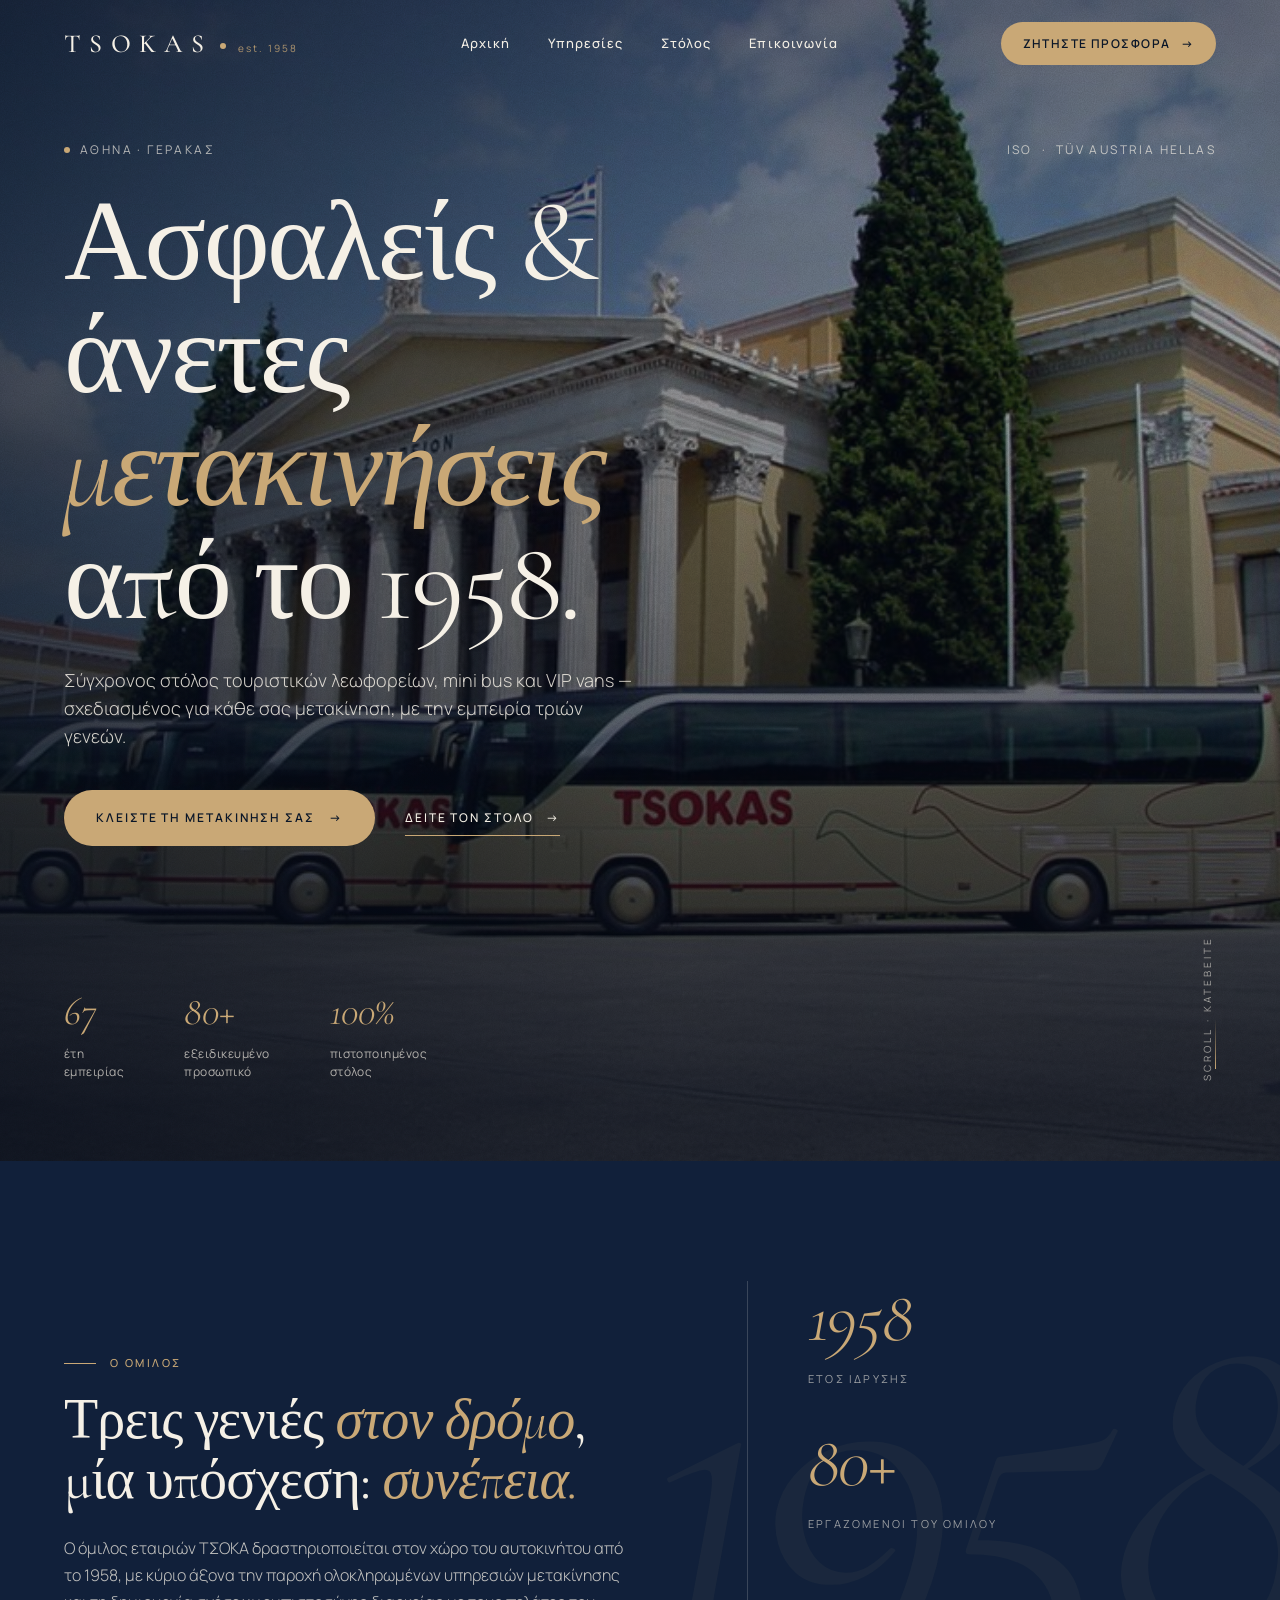
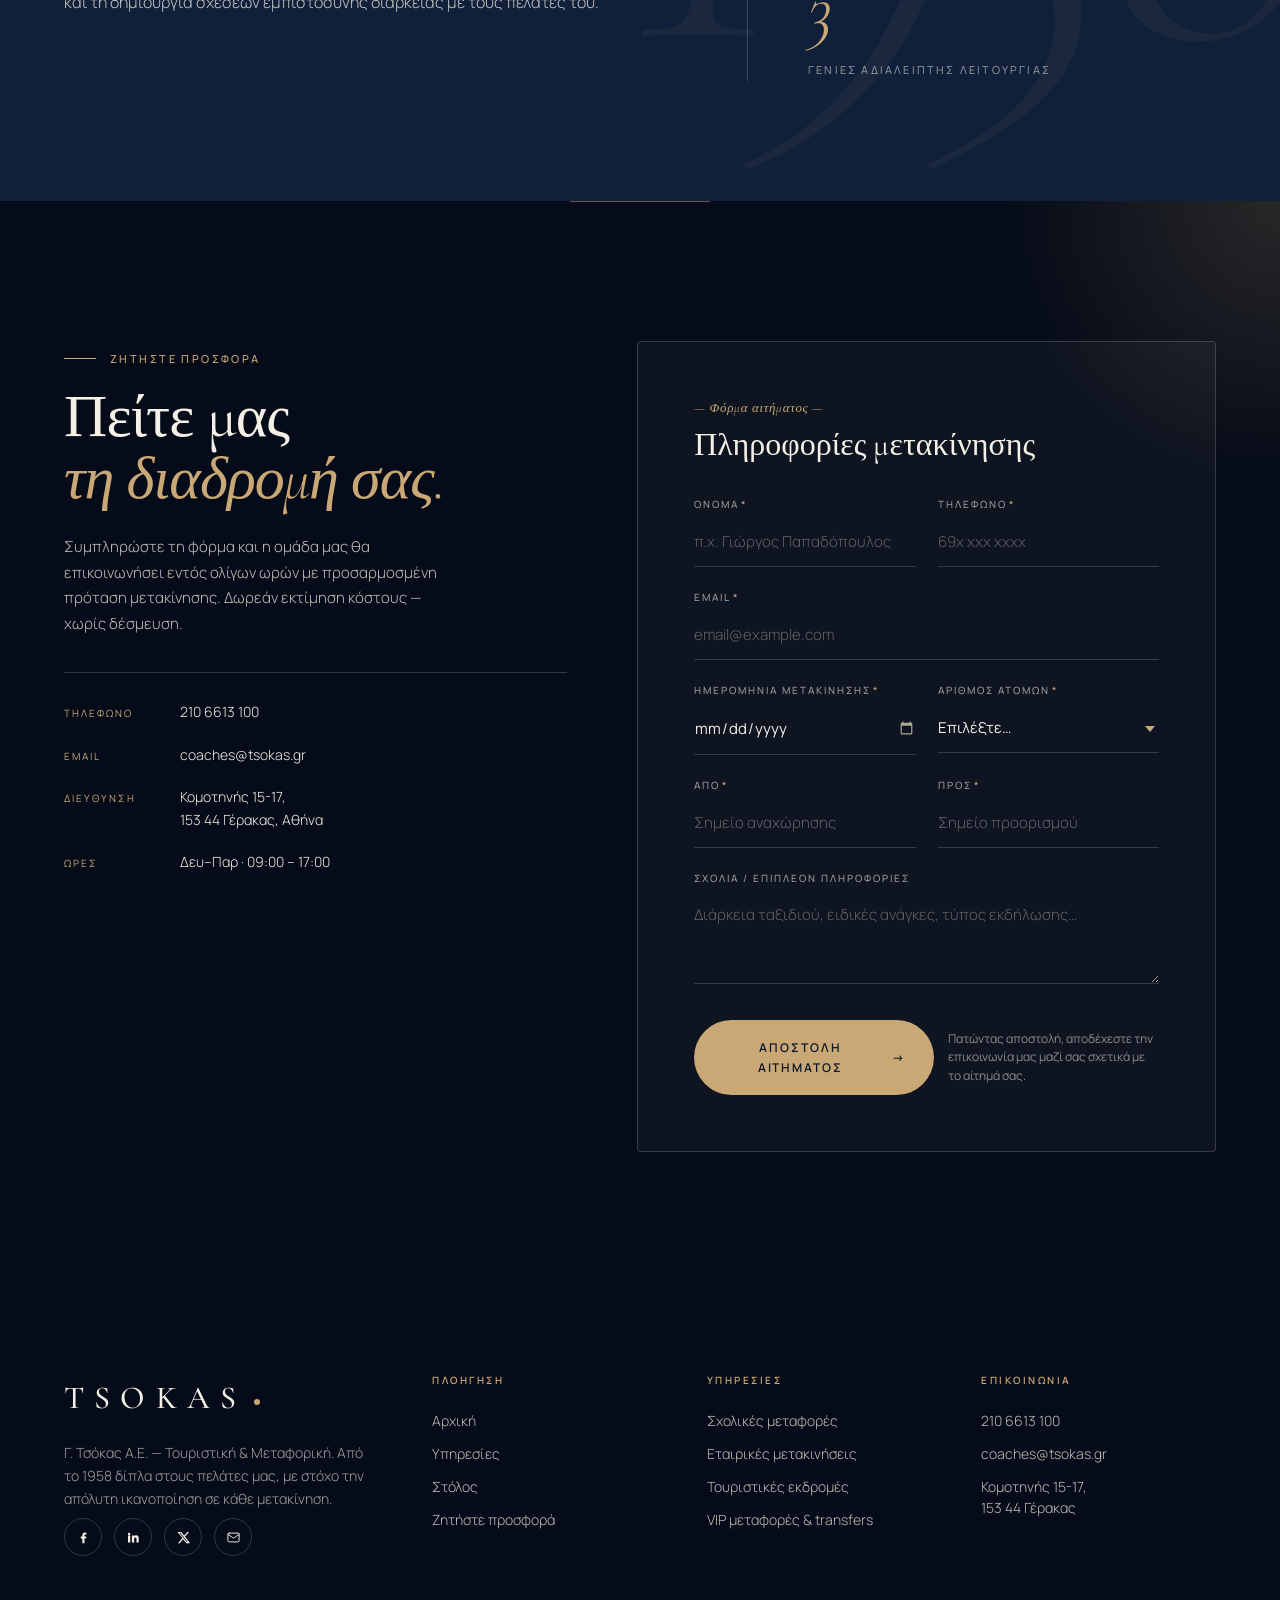
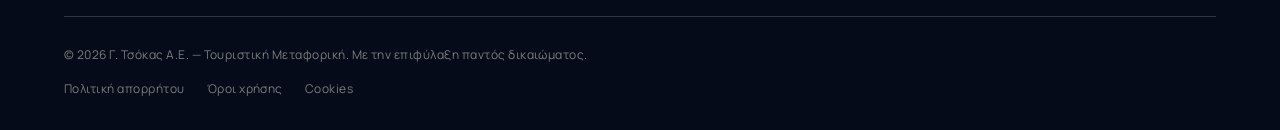
==== index.html @ f8a40da7 "Update index.html" ====
<!DOCTYPE html>
<html lang="el">
<head>
<meta charset="UTF-8" />
<meta name="viewport" content="width=device-width, initial-scale=1.0" />
<title>TSOKAS — Τουριστικά Λεωφορεία & Πούλμαν · από το 1958</title>
<meta name="description" content="Όμιλος ΤΣΟΚΑ. Σύγχρονος στόλος τουριστικών λεωφορείων, σχολικές μεταφορές, εταιρικές μετακινήσεις, VIP μεταφορές. Από το 1958 στην Αθήνα." />

<link rel="preconnect" href="https://fonts.googleapis.com">
<link rel="preconnect" href="https://fonts.gstatic.com" crossorigin>
<link href="https://fonts.googleapis.com/css2?family=Cormorant+Garamond:ital,wght@0,300;0,400;0,500;1,300;1,500&family=Manrope:wght@300;400;500;600;700&display=swap" rel="stylesheet">

<link rel="stylesheet" href="style.css">
</head>
<body>

<!-- =============================================
     NAVIGATION
     ============================================= -->
<header class="nav" id="nav">
  <div class="container nav-inner">
    <a href="#top" class="logo" aria-label="TSOKAS — Αρχική">
      TSOKAS<span class="dot"></span><span class="since">est. 1958</span>
    </a>

    <nav class="nav-links" aria-label="Κύριο μενού">
      <a href="#top">Αρχική</a>
      <a href="yphresies.html">Υπηρεσίες</a>
      <a href="stolos.html">Στόλος</a>
      <a href="#contact">Επικοινωνία</a>
    </nav>

    <a href="#quote" class="btn-cta" style="display:none;" id="ctaDesktop">
      Ζητήστε Προσφορά
      <span class="arrow">→</span>
    </a>

    <button class="menu-toggle" id="menuToggle" aria-label="Άνοιγμα μενού" aria-expanded="false">
      <span></span><span></span><span></span>
    </button>
  </div>
</header>

<!-- mobile menu -->
<div class="mobile-menu" id="mobileMenu" aria-hidden="true">
  <a href="#top"><span class="num">01</span>Αρχική</a>
  <a href="yphresies.html"><span class="num">02</span>Υπηρεσίες</a>
  <a href="stolos.html"><span class="num">03</span>Στόλος</a>
  <a href="#contact"><span class="num">04</span>Επικοινωνία</a>
  <a href="#quote" class="btn-cta">Ζητήστε Προσφορά <span class="arrow">→</span></a>
</div>

<!-- =============================================
     HERO
     ============================================= -->
<section class="hero" id="top">
  <div class="hero-bg">
    <img src="images/tsokas-touristika-leoforeia.jpg" alt="Στόλος τουριστικών λεωφορείων TSOKAS μπροστά από το Ζάππειο, Αθήνα" />
  </div>
  <div class="hero-overlay"></div>
  <div class="hero-grain" aria-hidden="true"></div>

  <div class="container hero-inner">
    <div class="hero-meta">
      <span class="spot">ΑΘΗΝΑ · ΓΕΡΑΚΑΣ</span>
      <span>ISO &nbsp;·&nbsp; TÜV AUSTRIA HELLAS</span>
    </div>

    <h1 class="display">
      Ασφαλείς &amp; άνετες <span class="ital">μετακινήσεις</span><br>
      από το 1958.
    </h1>

    <p class="lead">
      Σύγχρονος στόλος τουριστικών λεωφορείων, mini bus και VIP vans —
      σχεδιασμένος για κάθε σας μετακίνηση, με την εμπειρία τριών γενεών.
    </p>

    <div class="hero-actions">
      <a href="#quote" class="btn-primary">
        Κλείστε τη Μετακίνησή σας
        <span class="arrow">→</span>
      </a>
      <a href="stolos.html" class="btn-ghost">
        Δείτε τον στόλο
        <span class="arrow">→</span>
      </a>
    </div>

    <div class="hero-foot">
      <div class="hero-stats">
        <div class="hero-stat">
          <strong>67</strong>
          έτη <br>εμπειρίας
        </div>
        <div class="hero-stat">
          <strong>80+</strong>
          εξειδικευμένο <br>προσωπικό
        </div>
        <div class="hero-stat">
          <strong>100%</strong>
          πιστοποιημένος <br>στόλος
        </div>
      </div>
      <div class="hero-scroll">scroll · κατεβείτε</div>
    </div>
  </div>
</section>

<!-- =============================================
     HERITAGE
     ============================================= -->
<section class="heritage">
  <div class="container heritage-inner">
    <div class="heritage-text reveal">
      <span class="eyebrow on-dark">Ο Όμιλος</span>
      <h2 class="display" style="margin-top:18px;">
        Τρεις γενιές <span class="ital">στον δρόμο</span>,<br>
        μία υπόσχεση: <span class="ital">συνέπεια.</span>
      </h2>
      <p>
        Ο όμιλος εταιριών ΤΣΟΚΑ δραστηριοποιείται στον χώρο του αυτοκινήτου
        από το 1958, με κύριο άξονα την παροχή ολοκληρωμένων υπηρεσιών
        μετακίνησης και τη δημιουργία σχέσεων εμπιστοσύνης διαρκείας με
        τους πελάτες του.
      </p>
    </div>

    <div class="heritage-stats reveal">
      <div class="h-stat">
        <span class="num">1958</span>
        <span class="label">Έτος ίδρυσης</span>
      </div>
      <div class="h-stat">
        <span class="num">80+</span>
        <span class="label">Εργαζόμενοι του ομίλου</span>
      </div>
      <div class="h-stat">
        <span class="num">3</span>
        <span class="label">Γενιές αδιάλειπτης λειτουργίας</span>
      </div>
    </div>
  </div>
</section>

<!-- =============================================
     QUOTE FORM
     ============================================= -->
<section class="quote section" id="quote">
  <div class="container quote-inner">
    <div class="quote-info reveal">
      <span class="eyebrow on-dark">Ζητήστε προσφορά</span>
      <h2 class="display" style="margin-top:18px;">
        Πείτε μας<br><span class="ital">τη διαδρομή σας.</span>
      </h2>
      <p>
        Συμπληρώστε τη φόρμα και η ομάδα μας θα επικοινωνήσει εντός
        ολίγων ωρών με προσαρμοσμένη πρόταση μετακίνησης. Δωρεάν
        εκτίμηση κόστους — χωρίς δέσμευση.
      </p>

      <div class="info-list">
        <div class="info-row">
          <span class="label">Τηλέφωνο</span>
          <span class="value"><a href="tel:+302106613100">210 6613 100</a></span>
        </div>
        <div class="info-row">
          <span class="label">Email</span>
          <span class="value"><a href="mailto:coaches@tsokas.gr">coaches@tsokas.gr</a></span>
        </div>
        <div class="info-row">
          <span class="label">Διεύθυνση</span>
          <span class="value">Κομοτηνής 15-17,<br>153 44 Γέρακας, Αθήνα</span>
        </div>
        <div class="info-row">
          <span class="label">Ώρες</span>
          <span class="value">Δευ–Παρ · 09:00 – 17:00</span>
        </div>
      </div>
    </div>

    <form class="quote-form reveal" id="quoteForm" novalidate>
      <div class="form-num">— Φόρμα αιτήματος —</div>
      <h3>Πληροφορίες μετακίνησης</h3>

      <div class="form-grid">
        <div class="form-row">
          <div class="field">
            <label for="name">Όνομα<span class="req">*</span></label>
            <input type="text" id="name" name="name" placeholder="π.χ. Γιώργος Παπαδόπουλος" required />
          </div>
          <div class="field">
            <label for="phone">Τηλέφωνο<span class="req">*</span></label>
            <input type="tel" id="phone" name="phone" placeholder="69x xxx xxxx" required />
          </div>
        </div>

        <div class="field">
          <label for="email">Email<span class="req">*</span></label>
          <input type="email" id="email" name="email" placeholder="email@example.com" required />
        </div>

        <div class="form-row">
          <div class="field">
            <label for="date">Ημερομηνία μετακίνησης<span class="req">*</span></label>
            <input type="date" id="date" name="date" required />
          </div>
          <div class="field">
            <label for="people">Αριθμός ατόμων<span class="req">*</span></label>
            <select id="people" name="people" required>
              <option value="">Επιλέξτε…</option>
              <option>1 – 8 άτομα</option>
              <option>9 – 19 άτομα</option>
              <option>20 – 35 άτομα</option>
              <option>36 – 50 άτομα</option>
              <option>50+ άτομα</option>
            </select>
          </div>
        </div>

        <div class="form-row">
          <div class="field">
            <label for="from">Από<span class="req">*</span></label>
            <input type="text" id="from" name="from" placeholder="Σημείο αναχώρησης" required />
          </div>
          <div class="field">
            <label for="to">Προς<span class="req">*</span></label>
            <input type="text" id="to" name="to" placeholder="Σημείο προορισμού" required />
          </div>
        </div>

        <div class="field">
          <label for="notes">Σχόλια / επιπλέον πληροφορίες</label>
          <textarea id="notes" name="notes" rows="3" placeholder="Διάρκεια ταξιδιού, ειδικές ανάγκες, τύπος εκδήλωσης…"></textarea>
        </div>

        <div class="form-submit">
          <button type="submit" class="btn-submit">
            Αποστολή αιτήματος <span class="arrow">→</span>
          </button>
          <p class="form-note">
            Πατώντας αποστολή, αποδέχεστε την επικοινωνία μας μαζί σας
            σχετικά με το αίτημά σας.
          </p>
        </div>
      </div>
    </form>
  </div>
</section>

<!-- =============================================
     FOOTER
     ============================================= -->
<footer class="footer" id="contact">
  <div class="container">
    <div class="footer-top">
      <div class="footer-brand">
        <div class="logo">TSOKAS<span class="dot"></span></div>
        <p>
          Γ. Τσόκας Α.Ε. — Τουριστική &amp; Μεταφορική. Από το 1958
          δίπλα στους πελάτες μας, με στόχο την απόλυτη ικανοποίηση
          σε κάθε μετακίνηση.
        </p>
        <div class="socials" aria-label="Κοινωνικά δίκτυα">
          <a href="https://el-gr.facebook.com/pages/Tsokas-sa-Coaches-Tourist-Buses/488400641231386" aria-label="Facebook" target="_blank" rel="noopener">
            <svg viewBox="0 0 24 24" fill="currentColor"><path d="M13.5 21v-7.5h2.55l.4-3.1h-2.95V8.5c0-.9.25-1.5 1.55-1.5h1.65V4.2c-.3-.05-1.3-.13-2.45-.13-2.45 0-4.1 1.5-4.1 4.2v2.3H7.6v3.1h2.5V21h3.4z"/></svg>
          </a>
          <a href="https://www.linkedin.com/company/g-tsokas-sa-motorcoach-company" aria-label="LinkedIn" target="_blank" rel="noopener">
            <svg viewBox="0 0 24 24" fill="currentColor"><path d="M6.94 6.5a1.94 1.94 0 1 1-3.88 0 1.94 1.94 0 0 1 3.88 0zM3.18 8.94h3.6V20h-3.6V8.94zm6 0h3.45v1.5h.05c.48-.9 1.65-1.85 3.4-1.85 3.63 0 4.3 2.4 4.3 5.5V20h-3.6v-5.2c0-1.25-.02-2.85-1.74-2.85-1.74 0-2 1.35-2 2.75V20h-3.6V8.94h-.26z"/></svg>
          </a>
          <a href="https://twitter.com/TSOKASCOACHES" aria-label="X / Twitter" target="_blank" rel="noopener">
            <svg viewBox="0 0 24 24" fill="currentColor"><path d="M18.244 3H21l-6.547 7.49L22.5 21h-6.182l-4.83-6.31L5.93 21H3.17l7.005-8.01L2.25 3h6.34l4.36 5.77L18.244 3zm-1.083 16.13h1.523L7.04 4.78H5.4l11.76 14.35z"/></svg>
          </a>
          <a href="mailto:coaches@tsokas.gr" aria-label="Email">
            <svg viewBox="0 0 24 24" fill="none" stroke="currentColor" stroke-width="1.5" stroke-linecap="round" stroke-linejoin="round"><rect x="3" y="5" width="18" height="14" rx="2"/><path d="M3 7l9 6 9-6"/></svg>
          </a>
        </div>
      </div>

      <div class="footer-col">
        <h4>Πλοήγηση</h4>
        <ul>
          <li><a href="#top">Αρχική</a></li>
          <li><a href="yphresies.html">Υπηρεσίες</a></li>
          <li><a href="stolos.html">Στόλος</a></li>
          <li><a href="#quote">Ζητήστε προσφορά</a></li>
        </ul>
      </div>

      <div class="footer-col">
        <h4>Υπηρεσίες</h4>
        <ul>
          <li>Σχολικές μεταφορές</li>
          <li>Εταιρικές μετακινήσεις</li>
          <li>Τουριστικές εκδρομές</li>
          <li>VIP μεταφορές &amp; transfers</li>
        </ul>
      </div>

      <div class="footer-col">
        <h4>Επικοινωνία</h4>
        <ul>
          <li><a href="tel:+302106613100">210 6613 100</a></li>
          <li><a href="mailto:coaches@tsokas.gr">coaches@tsokas.gr</a></li>
          <li>Κομοτηνής 15-17,<br>153 44 Γέρακας</li>
        </ul>
      </div>
    </div>

    <div class="footer-bottom">
      <div>© 2026 Γ. Τσόκας Α.Ε. — Τουριστική Μεταφορική. Με την επιφύλαξη παντός δικαιώματος.</div>
      <div class="legal">
        <a href="#">Πολιτική απορρήτου</a>
        <a href="#">Όροι χρήσης</a>
        <a href="#">Cookies</a>
      </div>
    </div>
  </div>
</footer>

<script>
  // Sticky nav
  const nav = document.getElementById('nav');
  const cta = document.getElementById('ctaDesktop');
  const onScroll = () => {
    const scrolled = window.scrollY > 40;
    nav.classList.toggle('scrolled', scrolled);
  };
  window.addEventListener('scroll', onScroll, { passive: true });
  onScroll();

  // CTA button visible only on desktop
  const setCta = () => {
    cta.style.display = window.innerWidth >= 1024 ? 'inline-flex' : 'none';
  };
  setCta();
  window.addEventListener('resize', setCta);

  // Mobile menu
  const toggle = document.getElementById('menuToggle');
  const menu = document.getElementById('mobileMenu');
  toggle.addEventListener('click', () => {
    const open = !menu.classList.contains('open');
    menu.classList.toggle('open', open);
    toggle.classList.toggle('open', open);
    toggle.setAttribute('aria-expanded', String(open));
    menu.setAttribute('aria-hidden', String(!open));
    document.body.style.overflow = open ? 'hidden' : '';
  });
  menu.querySelectorAll('a').forEach(a => a.addEventListener('click', () => {
    menu.classList.remove('open');
    toggle.classList.remove('open');
    toggle.setAttribute('aria-expanded', 'false');
    menu.setAttribute('aria-hidden', 'true');
    document.body.style.overflow = '';
  }));

  // Reveal on scroll
  const io = new IntersectionObserver((entries) => {
    entries.forEach(e => {
      if (e.isIntersecting) { e.target.classList.add('visible'); io.unobserve(e.target); }
    });
  }, { threshold: 0.12, rootMargin: '0px 0px -60px 0px' });
  document.querySelectorAll('.reveal').forEach(el => io.observe(el));

  // Form submit (demo — no backend)
  const form = document.getElementById('quoteForm');
  form.addEventListener('submit', (e) => {
    e.preventDefault();
    const btn = form.querySelector('.btn-submit');
    const original = btn.innerHTML;
    btn.innerHTML = 'Το αίτημά σας στάλθηκε ✓';
    btn.style.background = '#2d6a4f';
    btn.style.color = '#fff';
    setTimeout(() => {
      btn.innerHTML = original;
      btn.style.background = '';
      btn.style.color = '';
      form.reset();
    }, 2800);
  });
</script>
</body>
</html>
---- style.css ----
/* =============================================
   DESIGN TOKENS
   ============================================= */
:root {
  --navy-950: #050b18;
  --navy-900: #0a1628;
  --navy-800: #11203a;
  --navy-700: #1a2f56;
  --navy-600: #25406f;
  --cream:    #f5f0e6;
  --cream-2:  #ebe3d3;
  --paper:    #0a1628;       /* now navy — entire site stays in dark palette */
  --paper-2:  #0d1b32;       /* very subtle alt for rhythm */
  --white:    #ffffff;
  --gold:     #c9a876;
  --gold-2:   #b8945e;
  --ink:      #f5f0e6;       /* default text on dark bg → cream */
  --muted:    #8a9ab5;       /* readable muted on navy */
  --line:     rgba(245,240,230,.10);
  --line-light: rgba(245,240,230,.18);

  --f-display: "Cormorant Garamond", "Times New Roman", Georgia, serif;
  --f-body:    "Manrope", -apple-system, "Segoe UI", sans-serif;

  --container: 1280px;
  --pad: clamp(20px, 5vw, 64px);
}

/* =============================================
   RESET
   ============================================= */
*, *::before, *::after { box-sizing: border-box; margin: 0; padding: 0; }
html { scroll-behavior: smooth; -webkit-text-size-adjust: 100%; }
body {
  font-family: var(--f-body);
  font-weight: 400;
  font-size: 16px;
  line-height: 1.6;
  color: var(--ink);
  background: var(--paper);
  -webkit-font-smoothing: antialiased;
  -moz-osx-font-smoothing: grayscale;
  overflow-x: hidden;
}
img { max-width: 100%; display: block; }
button, input, textarea, select { font: inherit; color: inherit; }
a { color: inherit; text-decoration: none; }
button { background: none; border: none; cursor: pointer; }
ul { list-style: none; }

::selection { background: var(--gold); color: var(--navy-900); }

/* =============================================
   TYPOGRAPHY UTILITIES
   ============================================= */
.eyebrow {
  font-family: var(--f-body);
  font-size: 11px;
  font-weight: 500;
  letter-spacing: 0.22em;
  text-transform: uppercase;
  color: var(--gold);
  display: inline-flex;
  align-items: center;
  gap: 14px;
}
.eyebrow::before {
  content: "";
  width: 32px;
  height: 1px;
  background: currentColor;
}
.eyebrow.on-dark { color: var(--gold); }

.display {
  font-family: var(--f-display);
  font-weight: 400;
  line-height: 1.02;
  letter-spacing: -0.015em;
}
.display .ital { font-style: italic; font-weight: 300; }

.section-num {
  font-family: var(--f-display);
  font-style: italic;
  font-weight: 300;
  font-size: 14px;
  color: var(--gold-2);
  letter-spacing: 0.05em;
}

/* =============================================
   LAYOUT
   ============================================= */
.container {
  width: 100%;
  max-width: var(--container);
  margin: 0 auto;
  padding-left: var(--pad);
  padding-right: var(--pad);
}

.section {
  padding: clamp(80px, 12vw, 140px) 0;
}

/* =============================================
   NAVIGATION
   ============================================= */
.nav {
  position: fixed;
  top: 0; left: 0; right: 0;
  z-index: 100;
  padding: 22px 0;
  transition: background-color .35s ease, padding .35s ease, border-color .35s ease;
  border-bottom: 1px solid transparent;
}
.nav.scrolled {
  background: rgba(10, 22, 40, 0.92);
  backdrop-filter: blur(14px);
  -webkit-backdrop-filter: blur(14px);
  padding: 14px 0;
  border-bottom-color: var(--line-light);
}

.nav-inner {
  display: flex;
  align-items: center;
  justify-content: space-between;
  gap: 24px;
}

.logo {
  font-family: var(--f-display);
  font-size: 26px;
  font-weight: 500;
  letter-spacing: 0.32em;
  color: var(--cream);
  display: inline-flex;
  align-items: baseline;
  gap: 8px;
}
.logo .dot {
  display: inline-block;
  width: 6px; height: 6px;
  border-radius: 50%;
  background: var(--gold);
  transform: translateY(-3px);
}
.logo .since {
  font-size: 10px;
  font-family: var(--f-body);
  font-weight: 400;
  letter-spacing: 0.2em;
  color: var(--gold);
  margin-left: 4px;
  opacity: .85;
}

.nav-links {
  display: none;
  gap: 38px;
  align-items: center;
}
.nav-links a {
  position: relative;
  font-size: 13px;
  font-weight: 500;
  letter-spacing: 0.08em;
  color: var(--cream);
  transition: color .2s ease;
}
.nav-links a::after {
  content: "";
  position: absolute;
  left: 0; bottom: -6px;
  width: 100%;
  height: 1px;
  background: var(--gold);
  transform: scaleX(0);
  transform-origin: left;
  transition: transform .35s ease;
}
.nav-links a:hover { color: var(--white); }
.nav-links a:hover::after { transform: scaleX(1); }

.btn-cta {
  display: inline-flex;
  align-items: center;
  gap: 10px;
  padding: 12px 22px;
  background: var(--gold);
  color: var(--navy-900);
  font-size: 12px;
  font-weight: 600;
  letter-spacing: 0.12em;
  text-transform: uppercase;
  border-radius: 999px;
  transition: background-color .25s ease, transform .25s ease, color .25s ease;
}
.btn-cta:hover { background: var(--white); transform: translateY(-1px); }
.btn-cta .arrow {
  display: inline-block;
  transition: transform .25s ease;
}
.btn-cta:hover .arrow { transform: translateX(3px); }

.menu-toggle {
  display: inline-flex;
  flex-direction: column;
  gap: 5px;
  padding: 10px;
  margin-right: -10px;
}
.menu-toggle span {
  display: block;
  width: 22px;
  height: 1.5px;
  background: var(--cream);
  transition: transform .3s ease, opacity .3s ease;
}
.menu-toggle.open span:nth-child(1) { transform: translateY(6.5px) rotate(45deg); }
.menu-toggle.open span:nth-child(2) { opacity: 0; }
.menu-toggle.open span:nth-child(3) { transform: translateY(-6.5px) rotate(-45deg); }

.mobile-menu {
  position: fixed;
  inset: 0;
  background: var(--navy-900);
  z-index: 99;
  display: flex;
  flex-direction: column;
  justify-content: center;
  align-items: flex-start;
  padding: 0 var(--pad);
  gap: 28px;
  transform: translateX(100%);
  transition: transform .45s cubic-bezier(.6,.1,.2,1);
}
.mobile-menu.open { transform: translateX(0); }
.mobile-menu a {
  font-family: var(--f-display);
  font-size: clamp(36px, 9vw, 56px);
  font-weight: 400;
  color: var(--cream);
  letter-spacing: -0.01em;
  position: relative;
}
.mobile-menu a .num {
  font-size: 12px;
  font-family: var(--f-body);
  color: var(--gold);
  vertical-align: super;
  margin-right: 10px;
  letter-spacing: 0.1em;
}
.mobile-menu .btn-cta {
  margin-top: 20px;
}

/* =============================================
   HERO
   ============================================= */
.hero {
  position: relative;
  min-height: 100vh;
  min-height: 100svh;
  display: flex;
  align-items: flex-end;
  padding: 120px 0 60px;
  color: var(--cream);
  overflow: hidden;
  background: var(--navy-950);
}
.hero-bg {
  position: absolute;
  inset: 0;
  z-index: 0;
}
.hero-bg img {
  width: 100%;
  height: 100%;
  object-fit: cover;
  object-position: center 40%;
  filter: saturate(.92);
}
.hero-overlay {
  position: absolute;
  inset: 0;
  z-index: 1;
  background:
    linear-gradient(180deg, rgba(5,11,24,.55) 0%, rgba(5,11,24,.35) 30%, rgba(5,11,24,.85) 95%),
    linear-gradient(95deg, rgba(10,22,40,.6) 0%, rgba(10,22,40,0) 55%);
}
.hero-grain {
  position: absolute;
  inset: 0;
  z-index: 2;
  pointer-events: none;
  opacity: .35;
  mix-blend-mode: overlay;
  background-image: url("data:image/svg+xml;utf8,<svg xmlns='http://www.w3.org/2000/svg' width='180' height='180'><filter id='n'><feTurbulence type='fractalNoise' baseFrequency='.9' numOctaves='2' stitchTiles='stitch'/><feColorMatrix values='0 0 0 0 0 0 0 0 0 0 0 0 0 0 0 0 0 0 .5 0'/></filter><rect width='100%' height='100%' filter='url(%23n)'/></svg>");
}
.hero-inner {
  position: relative;
  z-index: 3;
  width: 100%;
}
.hero-meta {
  display: flex;
  align-items: center;
  justify-content: space-between;
  margin-bottom: 28px;
  font-size: 11px;
  letter-spacing: 0.2em;
  text-transform: uppercase;
  color: rgba(245,240,230,.7);
}
.hero-meta .spot {
  display: none;
}
.hero h1 {
  font-size: clamp(44px, 9vw, 124px);
  font-family: var(--f-display);
  font-weight: 400;
  line-height: 0.98;
  letter-spacing: -0.02em;
  margin-bottom: 28px;
  max-width: 14ch;
}
.hero h1 .ital {
  font-style: italic;
  font-weight: 300;
  color: var(--gold);
}
.hero p.lead {
  max-width: 52ch;
  font-size: clamp(15px, 1.7vw, 18px);
  font-weight: 300;
  line-height: 1.55;
  color: rgba(245,240,230,.85);
  margin-bottom: 40px;
}
.hero-actions {
  display: flex;
  flex-wrap: wrap;
  align-items: center;
  gap: 18px 30px;
}
.btn-primary {
  display: inline-flex;
  align-items: center;
  gap: 14px;
  padding: 18px 32px;
  background: var(--gold);
  color: var(--navy-900);
  font-size: 12px;
  font-weight: 600;
  letter-spacing: 0.16em;
  text-transform: uppercase;
  border-radius: 999px;
  transition: background-color .25s ease, color .25s ease, transform .25s ease;
}
.btn-primary:hover {
  background: var(--cream);
  transform: translateY(-2px);
}
.btn-primary .arrow { transition: transform .25s ease; }
.btn-primary:hover .arrow { transform: translateX(4px); }

.btn-ghost {
  display: inline-flex;
  align-items: center;
  gap: 12px;
  font-size: 12px;
  font-weight: 500;
  letter-spacing: 0.16em;
  text-transform: uppercase;
  color: var(--cream);
  padding: 8px 0;
  border-bottom: 1px solid var(--gold);
  transition: gap .25s ease, color .25s ease;
}
.btn-ghost:hover { gap: 18px; color: var(--white); }

.hero-foot {
  display: flex;
  justify-content: space-between;
  align-items: flex-end;
  margin-top: clamp(50px, 8vw, 90px);
  gap: 24px;
}
.hero-stat {
  font-size: 12px;
  color: rgba(245,240,230,.7);
  letter-spacing: 0.04em;
  line-height: 1.5;
}
.hero-stat strong {
  display: block;
  font-family: var(--f-display);
  font-style: italic;
  font-weight: 300;
  font-size: clamp(26px, 3.4vw, 40px);
  color: var(--gold);
  letter-spacing: -0.01em;
  margin-bottom: 4px;
}
.hero-scroll {
  display: none;
  font-size: 10px;
  letter-spacing: 0.3em;
  text-transform: uppercase;
  color: rgba(245,240,230,.6);
  writing-mode: vertical-rl;
  transform: rotate(180deg);
}
.hero-scroll::after {
  content: "";
  display: block;
  width: 1px;
  height: 50px;
  background: linear-gradient(to bottom, var(--gold), transparent);
  margin: 12px auto 0;
}

/* =============================================
   SERVICES
   ============================================= */
.services {
  background: var(--paper);
  position: relative;
}
.services::before {
  /* subtle top divider — gold hairline */
  content: "";
  position: absolute;
  top: 0; left: 50%;
  transform: translateX(-50%);
  width: clamp(60px, 12vw, 140px);
  height: 1px;
  background: var(--gold);
  opacity: .5;
}
.services-head {
  display: grid;
  gap: 30px;
  margin-bottom: 70px;
}
.services-head h2 {
  font-size: clamp(36px, 5.5vw, 64px);
  font-family: var(--f-display);
  font-weight: 400;
  line-height: 1.04;
  letter-spacing: -0.018em;
  max-width: 16ch;
  color: var(--cream);
}
.services-head h2 .ital { font-style: italic; font-weight: 300; color: var(--gold); }
.services-head .intro-text {
  max-width: 44ch;
  color: var(--muted);
  font-size: 16px;
  line-height: 1.65;
}

.services-grid {
  display: grid;
  grid-template-columns: 1fr;
  gap: 0;
  border-top: 1px solid var(--line);
}
.service {
  position: relative;
  padding: 36px 0;
  border-bottom: 1px solid var(--line);
  display: grid;
  grid-template-columns: 50px 1fr;
  gap: 24px;
  align-items: start;
  transition: padding .3s ease;
  cursor: pointer;
}
.service-icon {
  width: 44px;
  height: 44px;
  display: flex;
  align-items: center;
  justify-content: center;
  color: var(--cream);
  opacity: .85;
  transition: color .25s ease, transform .25s ease, opacity .25s ease;
}
.service-icon svg {
  width: 32px;
  height: 32px;
  stroke-width: 1.2;
}
.service:hover .service-icon { color: var(--gold); opacity: 1; transform: translateY(-3px); }
.service-body h3 {
  font-family: var(--f-display);
  font-size: clamp(24px, 3.2vw, 34px);
  font-weight: 400;
  line-height: 1.1;
  letter-spacing: -0.01em;
  margin-bottom: 10px;
  color: var(--cream);
  transition: color .25s ease;
}
.service:hover .service-body h3 { color: var(--gold); }
.service-body p {
  color: var(--muted);
  font-size: 14.5px;
  line-height: 1.65;
  max-width: 50ch;
}
.service-num {
  position: absolute;
  top: 36px;
  right: 0;
  font-family: var(--f-display);
  font-style: italic;
  font-weight: 300;
  font-size: 14px;
  color: var(--gold-2);
}

/* =============================================
   HERITAGE STRIP (numbers)
   ============================================= */
.heritage {
  background: var(--navy-800);
  color: var(--cream);
  padding: clamp(70px, 10vw, 120px) 0;
  position: relative;
  overflow: hidden;
}
.heritage::before {
  content: "1958";
  position: absolute;
  font-family: var(--f-display);
  font-style: italic;
  font-weight: 300;
  font-size: clamp(280px, 38vw, 540px);
  color: rgba(201,168,118,.05);
  top: 50%;
  right: -20px;
  transform: translateY(-50%);
  line-height: .8;
  pointer-events: none;
  letter-spacing: -0.04em;
}
.heritage-inner {
  position: relative;
  z-index: 2;
  display: grid;
  gap: 60px;
}
.heritage-text h2 {
  font-family: var(--f-display);
  font-size: clamp(32px, 5vw, 56px);
  font-weight: 400;
  line-height: 1.08;
  letter-spacing: -0.015em;
  max-width: 20ch;
  margin-bottom: 24px;
}
.heritage-text h2 .ital { font-style: italic; font-weight: 300; color: var(--gold); }
.heritage-text p {
  max-width: 56ch;
  color: rgba(245,240,230,.78);
  font-size: 16px;
  line-height: 1.7;
  font-weight: 300;
}
.heritage-stats {
  display: grid;
  grid-template-columns: repeat(3, 1fr);
  gap: 20px;
  border-top: 1px solid var(--line-light);
  padding-top: 40px;
}
.h-stat .num {
  font-family: var(--f-display);
  font-style: italic;
  font-weight: 300;
  font-size: clamp(40px, 6vw, 72px);
  color: var(--gold);
  line-height: 1;
  letter-spacing: -0.02em;
  display: block;
  margin-bottom: 12px;
}
.h-stat .label {
  font-size: 11px;
  letter-spacing: 0.2em;
  text-transform: uppercase;
  color: rgba(245,240,230,.6);
  line-height: 1.5;
}

/* =============================================
   FLEET
   ============================================= */
.fleet {
  background: var(--paper);
  position: relative;
}
.fleet::before {
  content: "";
  position: absolute;
  top: 0; left: 50%;
  transform: translateX(-50%);
  width: clamp(60px, 12vw, 140px);
  height: 1px;
  background: var(--gold);
  opacity: .5;
}
.fleet-head {
  display: grid;
  gap: 24px;
  margin-bottom: 64px;
}
.fleet-head h2 {
  font-family: var(--f-display);
  font-size: clamp(36px, 5.5vw, 64px);
  font-weight: 400;
  line-height: 1.04;
  letter-spacing: -0.018em;
  max-width: 18ch;
  color: var(--cream);
}
.fleet-head h2 .ital { font-style: italic; font-weight: 300; color: var(--gold); }
.fleet-head p {
  max-width: 50ch;
  color: var(--muted);
  font-size: 16px;
  line-height: 1.65;
}

.fleet-grid {
  display: grid;
  grid-template-columns: 1fr;
  gap: 30px;
}
.fleet-card {
  position: relative;
  overflow: hidden;
  border-radius: 4px;
  cursor: pointer;
  background: var(--navy-900);
  aspect-ratio: 4 / 3;
}
.fleet-card img {
  width: 100%;
  height: 100%;
  object-fit: cover;
  transition: transform .9s cubic-bezier(.2,.6,.2,1), filter .6s ease;
  filter: saturate(.95);
}
.fleet-card:hover img { transform: scale(1.05); }
.fleet-card-overlay {
  position: absolute;
  inset: 0;
  background:
    linear-gradient(180deg, transparent 35%, rgba(5,11,24,.85) 100%);
  display: flex;
  flex-direction: column;
  justify-content: flex-end;
  padding: 28px;
  color: var(--cream);
}
.fleet-card-overlay .label {
  font-size: 10px;
  letter-spacing: 0.25em;
  text-transform: uppercase;
  color: var(--gold);
  margin-bottom: 8px;
}
.fleet-card-overlay h3 {
  font-family: var(--f-display);
  font-size: 28px;
  font-weight: 400;
  line-height: 1.1;
  margin-bottom: 6px;
}
.fleet-card-overlay h3 .ital { font-style: italic; font-weight: 300; }
.fleet-card-overlay p {
  font-size: 13px;
  color: rgba(245,240,230,.75);
  line-height: 1.5;
  max-width: 36ch;
}

/* =============================================
   QUOTE FORM
   ============================================= */
.quote {
  background: var(--navy-950);
  color: var(--cream);
  position: relative;
  overflow: hidden;
}
.quote::before {
  /* gold hairline divider at top */
  content: "";
  position: absolute;
  top: 0; left: 50%;
  transform: translateX(-50%);
  width: clamp(60px, 12vw, 140px);
  height: 1px;
  background: var(--gold);
  opacity: .5;
}
.quote::after {
  content: "";
  position: absolute;
  top: 0; right: 0;
  width: 280px;
  height: 280px;
  background: radial-gradient(circle at top right, rgba(201,168,118,.18), transparent 70%);
  pointer-events: none;
}
.quote-inner {
  display: grid;
  grid-template-columns: 1fr;
  gap: 60px;
  position: relative;
  z-index: 2;
}
.quote-info h2 {
  font-family: var(--f-display);
  font-size: clamp(36px, 5vw, 60px);
  font-weight: 400;
  line-height: 1.04;
  letter-spacing: -0.015em;
  margin-bottom: 24px;
  max-width: 14ch;
}
.quote-info h2 .ital { font-style: italic; font-weight: 300; color: var(--gold); }
.quote-info p {
  max-width: 44ch;
  color: rgba(245,240,230,.78);
  font-size: 15px;
  line-height: 1.7;
  font-weight: 300;
  margin-bottom: 36px;
}
.quote-info .info-list {
  display: grid;
  gap: 20px;
  border-top: 1px solid var(--line-light);
  padding-top: 28px;
}
.quote-info .info-row {
  display: grid;
  grid-template-columns: 100px 1fr;
  gap: 16px;
  font-size: 14px;
}
.quote-info .info-row .label {
  font-size: 10px;
  letter-spacing: 0.2em;
  text-transform: uppercase;
  color: var(--gold);
  padding-top: 4px;
}
.quote-info .info-row .value {
  color: var(--cream);
  font-weight: 300;
}
.quote-info .info-row a:hover { color: var(--gold); }

.quote-form {
  background: rgba(245,240,230,.04);
  padding: clamp(28px, 4vw, 48px);
  border: 1px solid var(--line-light);
  border-radius: 4px;
}
.quote-form .form-num {
  font-family: var(--f-display);
  font-style: italic;
  font-weight: 300;
  font-size: 13px;
  color: var(--gold);
  letter-spacing: 0.05em;
  margin-bottom: 8px;
}
.quote-form h3 {
  font-family: var(--f-display);
  font-size: clamp(24px, 3vw, 32px);
  font-weight: 400;
  line-height: 1.15;
  margin-bottom: 32px;
  color: var(--cream);
}
.form-grid {
  display: grid;
  grid-template-columns: 1fr;
  gap: 22px;
}
.field {
  display: flex;
  flex-direction: column;
  gap: 8px;
}
.field label {
  font-size: 10px;
  font-weight: 500;
  letter-spacing: 0.2em;
  text-transform: uppercase;
  color: rgba(245,240,230,.6);
}
.field label .req { color: var(--gold); margin-left: 2px; }
.field input,
.field select,
.field textarea {
  background: transparent;
  border: none;
  border-bottom: 1px solid var(--line-light);
  padding: 10px 0 12px;
  color: var(--cream);
  font-size: 15px;
  font-weight: 400;
  font-family: var(--f-body);
  outline: none;
  border-radius: 0;
  transition: border-color .25s ease;
  width: 100%;
}
.field input:focus,
.field select:focus,
.field textarea:focus {
  border-bottom-color: var(--gold);
}
.field input::placeholder,
.field textarea::placeholder {
  color: rgba(245,240,230,.35);
  font-weight: 300;
}
.field textarea {
  resize: vertical;
  min-height: 90px;
  line-height: 1.5;
}
.field select {
  appearance: none;
  -webkit-appearance: none;
  background-image: url("data:image/svg+xml;utf8,<svg xmlns='http://www.w3.org/2000/svg' width='10' height='6' viewBox='0 0 10 6'><path fill='%23c9a876' d='M0 0l5 6 5-6z'/></svg>");
  background-repeat: no-repeat;
  background-position: right 4px center;
  cursor: pointer;
  padding-right: 24px;
}
.field select option { background: var(--navy-900); color: var(--cream); }
.field input[type="date"]::-webkit-calendar-picker-indicator {
  filter: invert(.6) sepia(.4) hue-rotate(2deg);
  cursor: pointer;
}

.form-row { display: grid; grid-template-columns: 1fr; gap: 22px; }

.form-submit {
  margin-top: 14px;
  display: flex;
  flex-direction: column;
  gap: 14px;
  align-items: stretch;
}
.btn-submit {
  position: relative;
  display: inline-flex;
  align-items: center;
  justify-content: center;
  gap: 14px;
  padding: 18px 28px;
  background: var(--gold);
  color: var(--navy-900);
  font-size: 12px;
  font-weight: 600;
  letter-spacing: 0.16em;
  text-transform: uppercase;
  border-radius: 999px;
  transition: background-color .25s ease, transform .25s ease, color .25s ease;
  width: 100%;
  overflow: hidden;
}
.btn-submit::before {
  content: "";
  position: absolute;
  inset: 0;
  background: var(--cream);
  transform: translateX(-100%);
  transition: transform .4s cubic-bezier(.6,.1,.2,1);
  z-index: 0;
}
.btn-submit:hover::before { transform: translateX(0); }
.btn-submit > * { position: relative; z-index: 1; }
.btn-submit:hover { transform: translateY(-2px); }
.btn-submit .arrow { transition: transform .25s ease; }
.btn-submit:hover .arrow { transform: translateX(4px); }

.form-note {
  font-size: 12px;
  color: rgba(245,240,230,.55);
  line-height: 1.55;
}

/* =============================================
   FOOTER
   ============================================= */
.footer {
  background: var(--navy-950);
  color: var(--cream);
  padding: 80px 0 32px;
  position: relative;
}
.footer-top {
  display: grid;
  grid-template-columns: 1fr;
  gap: 48px;
  margin-bottom: 60px;
}
.footer-brand .logo {
  font-size: 32px;
  margin-bottom: 18px;
}
.footer-brand p {
  max-width: 38ch;
  font-size: 14px;
  line-height: 1.65;
  color: rgba(245,240,230,.65);
  font-weight: 300;
}
.footer-col h4 {
  font-size: 10px;
  letter-spacing: 0.25em;
  text-transform: uppercase;
  color: var(--gold);
  margin-bottom: 22px;
  font-weight: 600;
}
.footer-col ul { display: grid; gap: 12px; }
.footer-col li {
  font-size: 14px;
  color: rgba(245,240,230,.78);
  font-weight: 300;
  line-height: 1.5;
}
.footer-col a { transition: color .2s ease; }
.footer-col a:hover { color: var(--gold); }

.socials {
  display: flex;
  gap: 12px;
  margin-top: 8px;
}
.socials a {
  display: inline-flex;
  align-items: center;
  justify-content: center;
  width: 38px;
  height: 38px;
  border: 1px solid var(--line-light);
  border-radius: 50%;
  color: var(--cream);
  transition: background-color .25s ease, border-color .25s ease, color .25s ease;
}
.socials a:hover {
  background: var(--gold);
  border-color: var(--gold);
  color: var(--navy-900);
}
.socials svg { width: 15px; height: 15px; }

.footer-bottom {
  display: grid;
  gap: 14px;
  padding-top: 28px;
  border-top: 1px solid var(--line-light);
  font-size: 12px;
  color: rgba(245,240,230,.5);
  letter-spacing: 0.04em;
}
.footer-bottom .legal { display: flex; flex-wrap: wrap; gap: 22px; }
.footer-bottom a:hover { color: var(--gold); }

/* =============================================
   ANIMATIONS — REVEAL ON LOAD
   ============================================= */
@keyframes rise {
  from { opacity: 0; transform: translateY(28px); }
  to   { opacity: 1; transform: translateY(0); }
}
@keyframes fade {
  from { opacity: 0; }
  to { opacity: 1; }
}
.hero h1, .hero p.lead, .hero-actions, .hero-meta, .hero-foot {
  opacity: 0;
  animation: rise .9s cubic-bezier(.2,.7,.2,1) forwards;
}
.hero-meta { animation-delay: .15s; }
.hero h1 { animation-delay: .25s; }
.hero p.lead { animation-delay: .55s; }
.hero-actions { animation-delay: .75s; }
.hero-foot { animation-delay: .95s; }

.reveal {
  opacity: 0;
  transform: translateY(30px);
  transition: opacity .9s cubic-bezier(.2,.7,.2,1), transform .9s cubic-bezier(.2,.7,.2,1);
}
.reveal.visible { opacity: 1; transform: translateY(0); }

/* =============================================
   RESPONSIVE — TABLET (≥ 720px)
   ============================================= */
@media (min-width: 720px) {
  .hero { padding: 140px 0 80px; }
  .hero-meta .spot { display: inline-flex; align-items: center; gap: 10px; }
  .hero-meta .spot::before {
    content: "";
    width: 6px; height: 6px;
    border-radius: 50%;
    background: var(--gold);
    animation: pulse 2s ease-in-out infinite;
  }
  @keyframes pulse {
    0%,100% { opacity: 1; transform: scale(1); }
    50% { opacity: .4; transform: scale(1.6); }
  }
  .hero-foot { gap: 60px; }
  .hero-stats { display: flex; gap: 60px; }
  .hero-scroll { display: block; }

  .services-head { grid-template-columns: 1fr 1fr; gap: 80px; align-items: end; }
  .services-grid { display: block; }
  .service { grid-template-columns: 60px 1fr 80px; padding: 44px 0; }
  .service-num { position: static; align-self: start; text-align: right; padding-top: 4px; }

  .heritage-inner { grid-template-columns: 1.15fr 1fr; gap: 80px; align-items: center; }
  .heritage-stats { padding-top: 0; border-top: none; border-left: 1px solid var(--line-light); padding-left: 60px; grid-template-columns: 1fr; gap: 36px; }

  .fleet-head { grid-template-columns: 1.1fr 1fr; gap: 60px; align-items: end; }
  .fleet-grid { grid-template-columns: 1fr 1fr; gap: 24px; }
  .fleet-grid .fleet-card.large { grid-column: span 2; aspect-ratio: 21 / 9; }

  .quote-inner { grid-template-columns: 1fr 1.15fr; gap: 70px; align-items: start; }
  .form-row { grid-template-columns: 1fr 1fr; }
  .form-submit { flex-direction: row; align-items: center; }
  .btn-submit { width: auto; min-width: 240px; }

  .footer-top { grid-template-columns: 1.4fr 1fr 1fr 1fr; gap: 40px; }
}

/* =============================================
   RESPONSIVE — DESKTOP (≥ 1024px)
   ============================================= */
@media (min-width: 1024px) {
  .nav-links { display: flex; }
  .menu-toggle { display: none; }

  .hero h1 { letter-spacing: -0.025em; }

  .heritage-inner { grid-template-columns: 1.2fr 1fr; gap: 120px; }

  .quote-form { padding: 56px; }
}

/* Larger desktops */
@media (min-width: 1280px) {
  .hero-meta { font-size: 12px; }
}

/* Reduced motion */
@media (prefers-reduced-motion: reduce) {
  *, *::before, *::after { animation-duration: .001s !important; transition-duration: .001s !important; }
}

/* =============================================
   INNER PAGES (no hero) — nav stays solid from top
   ============================================= */
body.inner-page .nav {
  background: rgba(10, 22, 40, 0.92);
  backdrop-filter: blur(14px);
  -webkit-backdrop-filter: blur(14px);
  border-bottom-color: var(--line-light);
}
body.inner-page main {
  padding-top: 70px; /* clears the fixed nav */
}
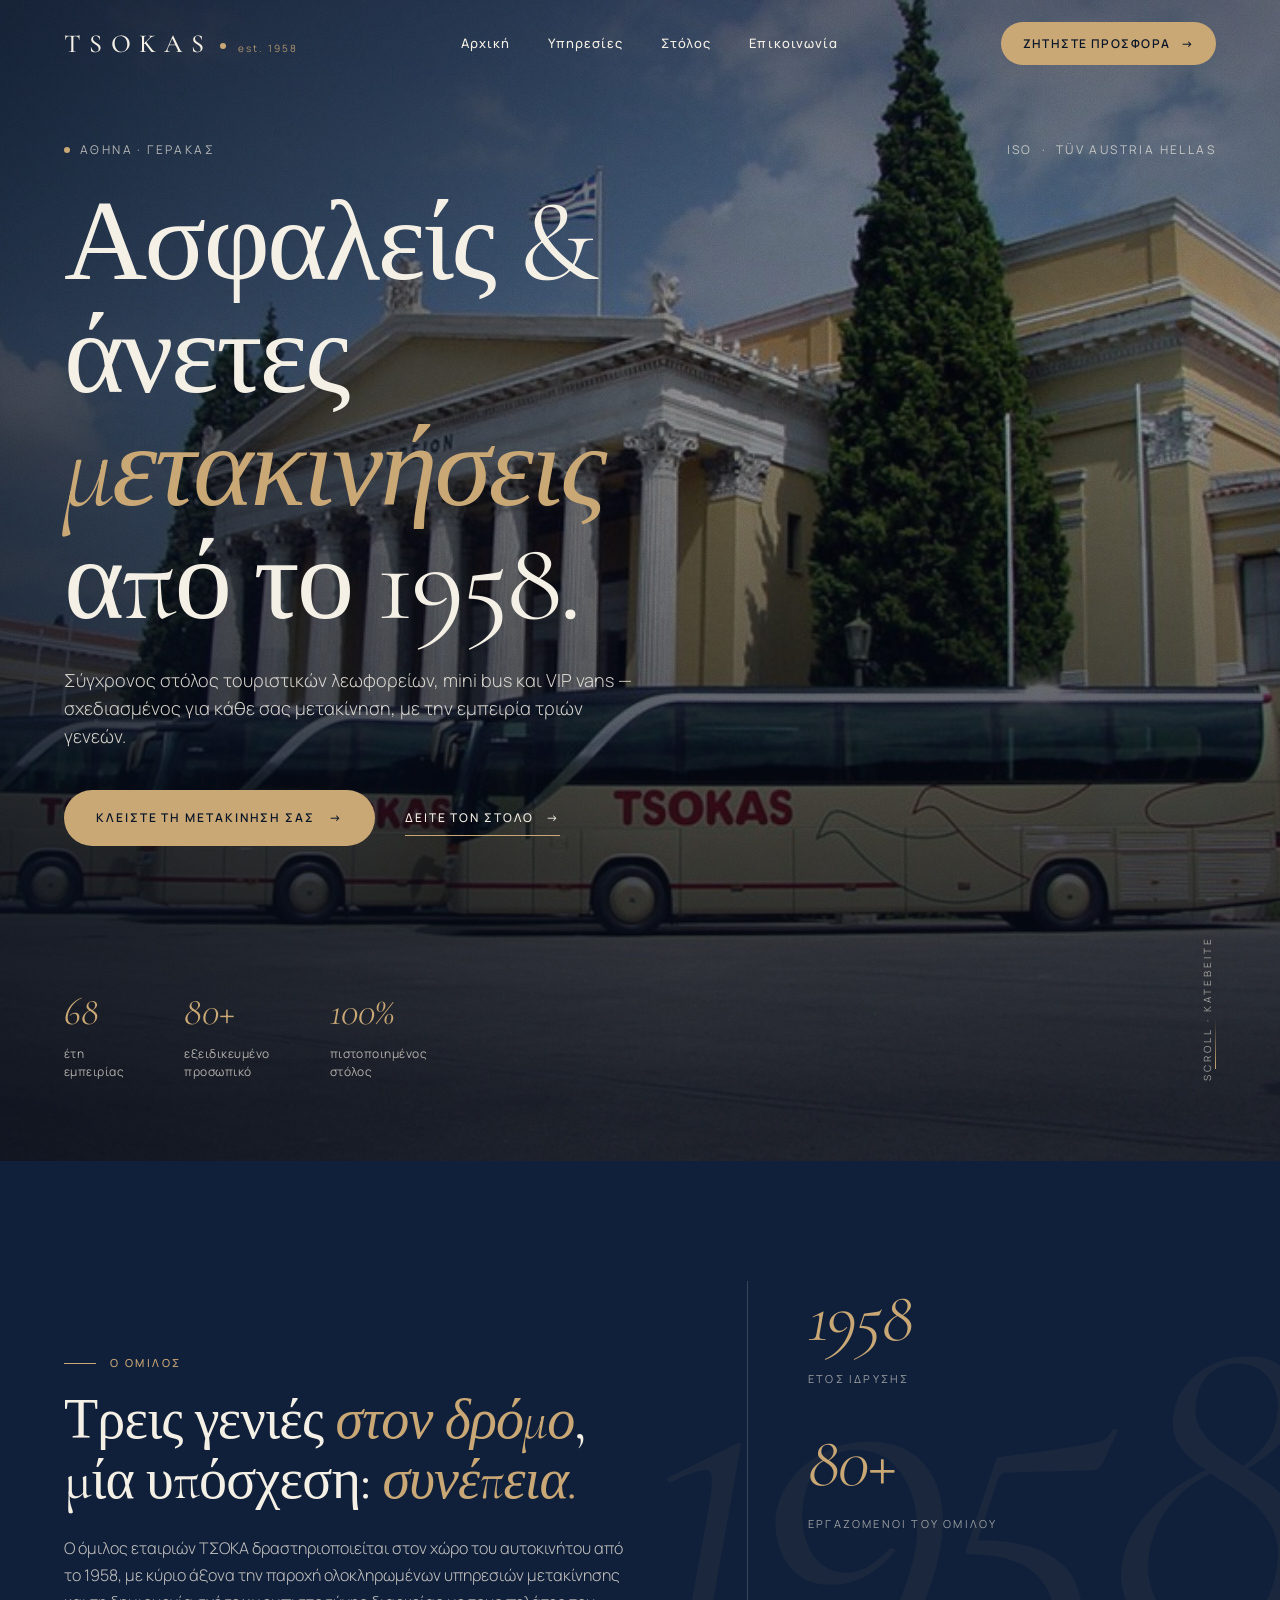
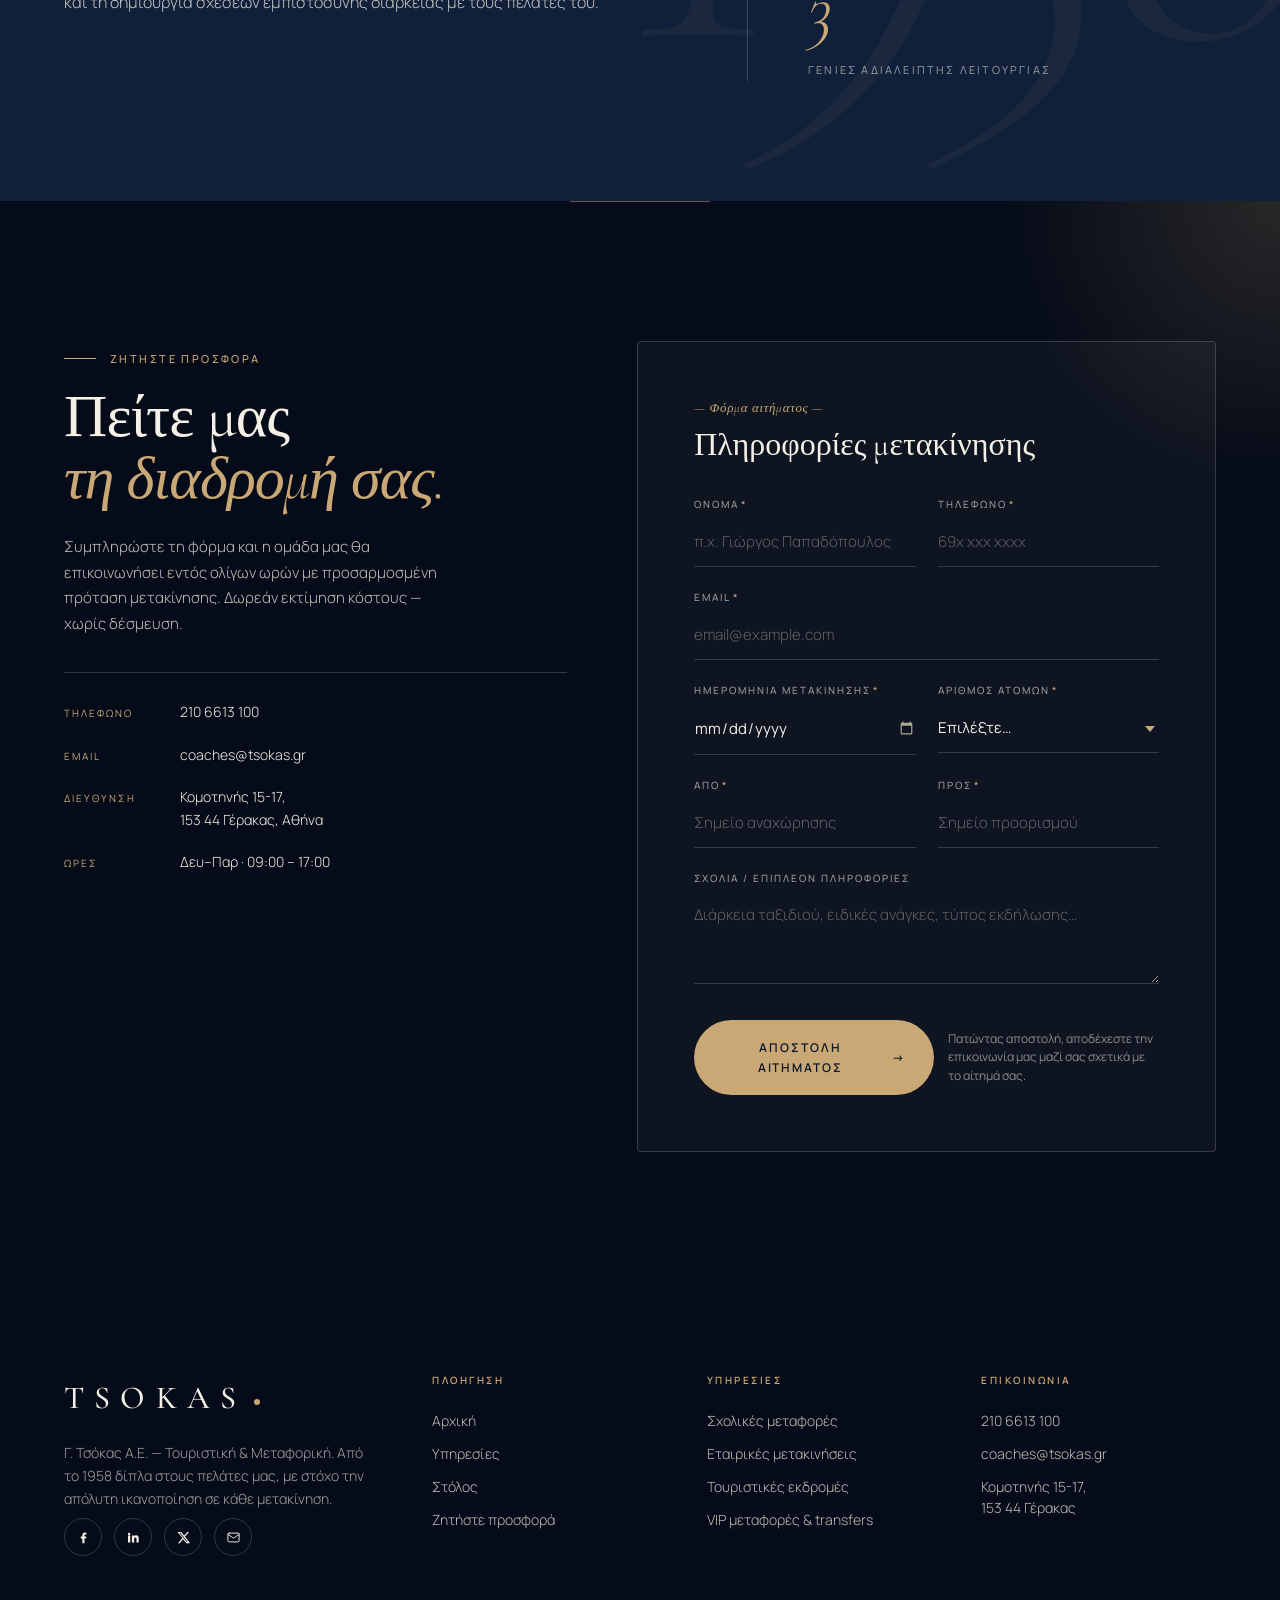
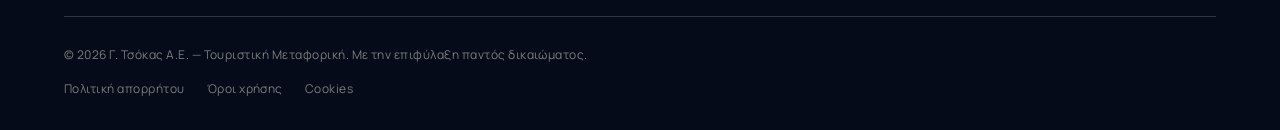
==== commit 9bb800a1: "Update index.html" ====
--- a/index.html
+++ b/index.html
@@ -90,7 +90,7 @@
     <div class="hero-foot">
       <div class="hero-stats">
         <div class="hero-stat">
-          <strong>67</strong>
+          <strong>68</strong>
           έτη <br>εμπειρίας
         </div>
         <div class="hero-stat">
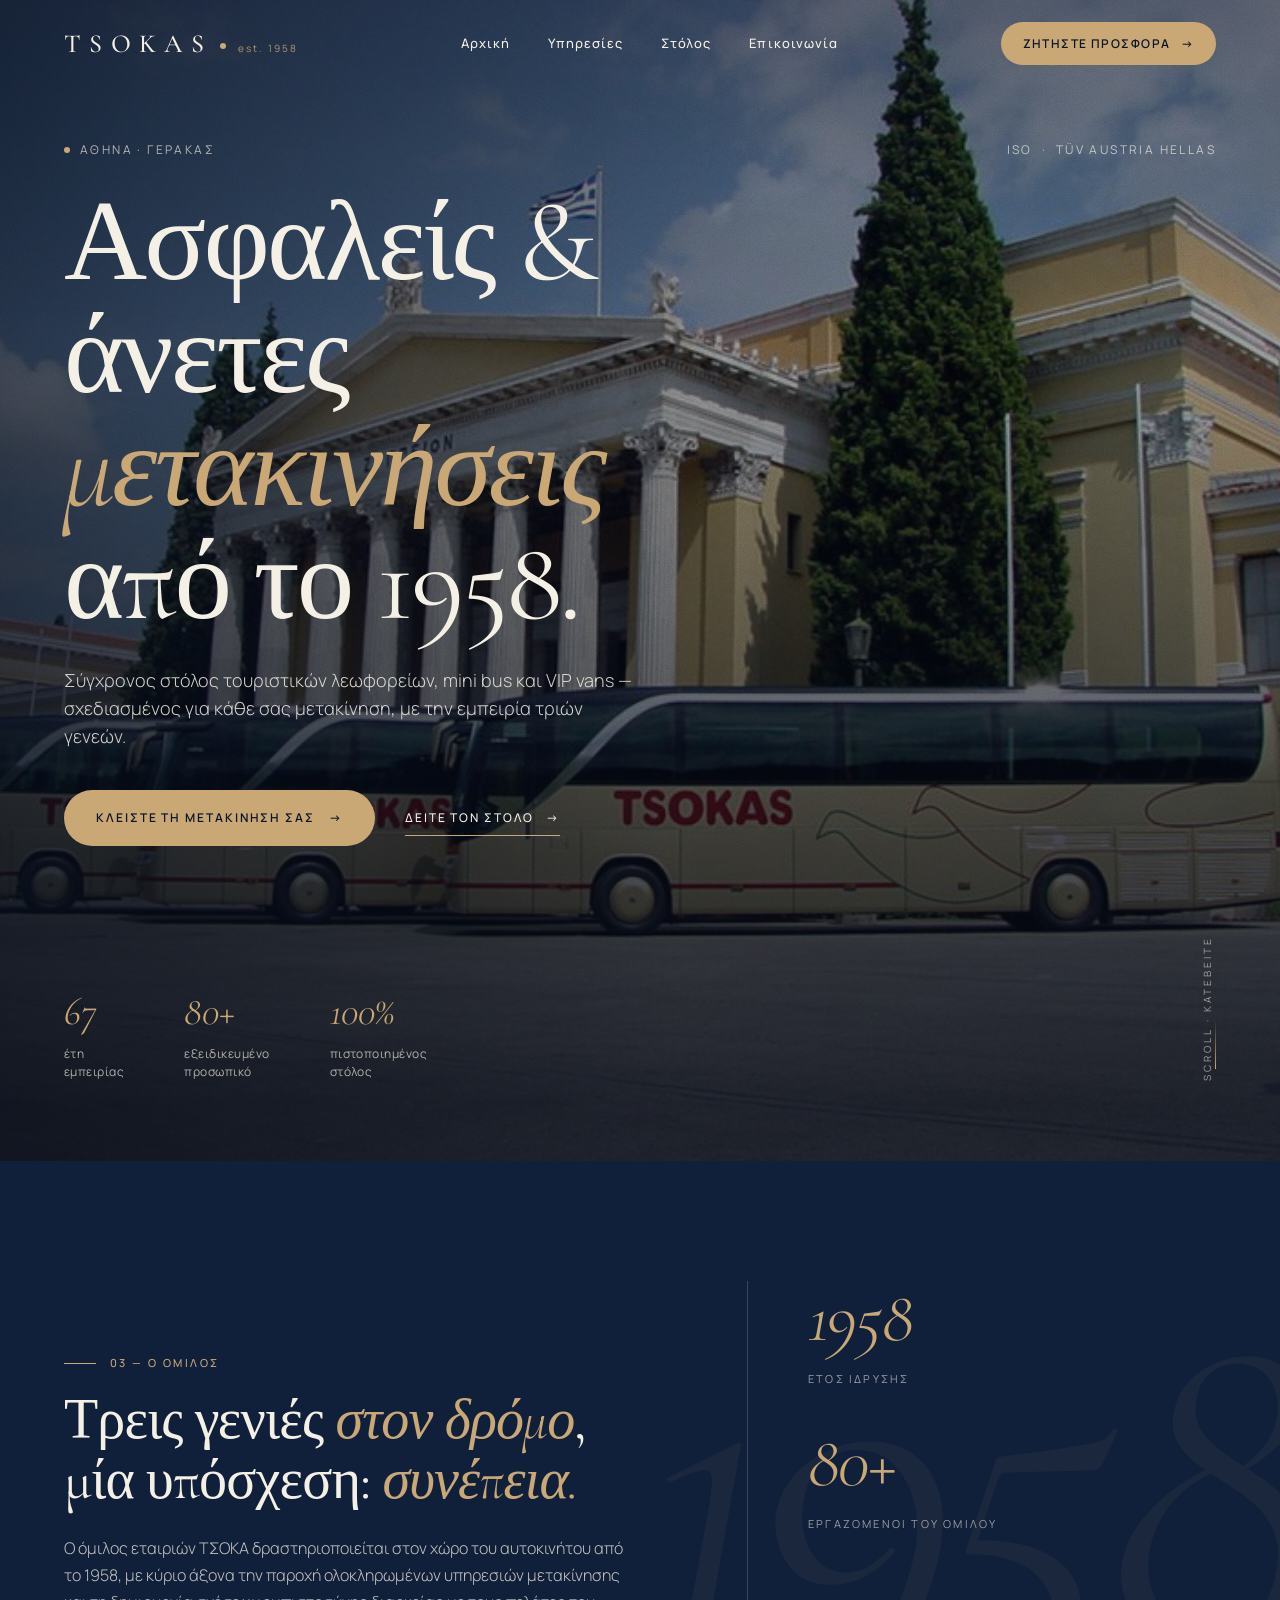
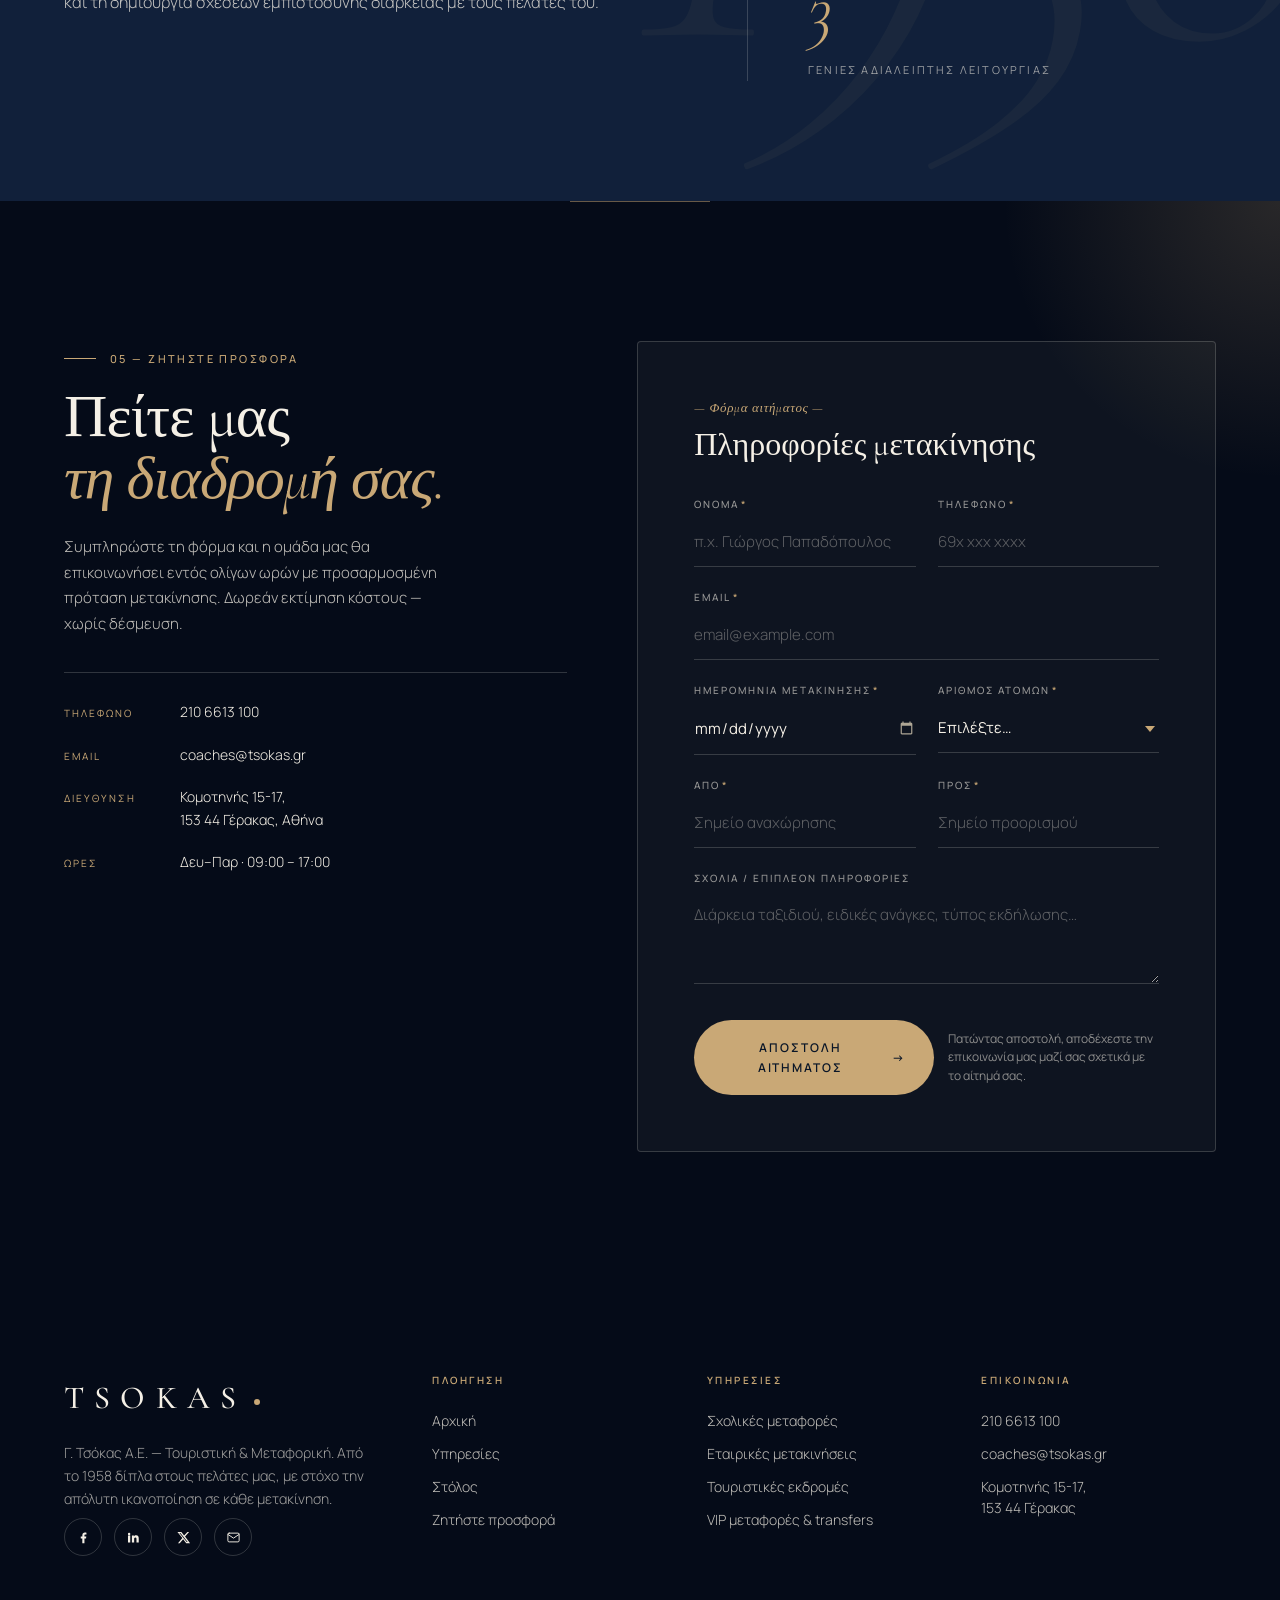
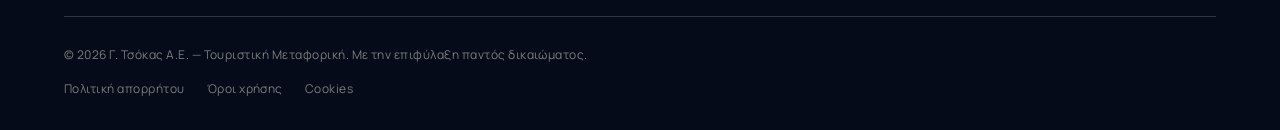
==== commit 718a6464: "Update index.html" ====
--- a/index.html
+++ b/index.html
@@ -90,7 +90,7 @@
     <div class="hero-foot">
       <div class="hero-stats">
         <div class="hero-stat">
-          <strong>68</strong>
+          <strong>67</strong>
           έτη <br>εμπειρίας
         </div>
         <div class="hero-stat">
@@ -113,7 +113,7 @@
 <section class="heritage">
   <div class="container heritage-inner">
     <div class="heritage-text reveal">
-      <span class="eyebrow on-dark">Ο Όμιλος</span>
+      <span class="eyebrow on-dark">03 — Ο Όμιλος</span>
       <h2 class="display" style="margin-top:18px;">
         Τρεις γενιές <span class="ital">στον δρόμο</span>,<br>
         μία υπόσχεση: <span class="ital">συνέπεια.</span>
@@ -149,7 +149,7 @@
 <section class="quote section" id="quote">
   <div class="container quote-inner">
     <div class="quote-info reveal">
-      <span class="eyebrow on-dark">Ζητήστε προσφορά</span>
+      <span class="eyebrow on-dark">05 — Ζητήστε προσφορά</span>
       <h2 class="display" style="margin-top:18px;">
         Πείτε μας<br><span class="ital">τη διαδρομή σας.</span>
       </h2>
@@ -179,8 +179,18 @@
       </div>
     </div>
 
-    <form class="quote-form reveal" id="quoteForm" novalidate>
+    <form class="quote-form reveal" id="quoteForm"
+          action="https://formspree.io/f/YOUR_FORM_ID"
+          method="POST"
+          novalidate>
       <div class="form-num">— Φόρμα αιτήματος —</div>
+
+      <!-- Formspree hidden fields -->
+      <input type="hidden" name="_subject" value="Νέο αίτημα μετακίνησης — TSOKAS" />
+      <input type="hidden" name="_replyto" value="" id="replyToField" />
+      <input type="hidden" name="_language" value="el" />
+      <!-- Honeypot anti-spam -->
+      <input type="text" name="_gotcha" style="display:none" />
       <h3>Πληροφορίες μετακίνησης</h3>
 
       <div class="form-grid">
@@ -363,21 +373,75 @@
   }, { threshold: 0.12, rootMargin: '0px 0px -60px 0px' });
   document.querySelectorAll('.reveal').forEach(el => io.observe(el));
 
-  // Form submit (demo — no backend)
+  // ── Form: Formspree AJAX submit ──────────────────────────────
   const form = document.getElementById('quoteForm');
-  form.addEventListener('submit', (e) => {
+  const btn  = form.querySelector('.btn-submit');
+  const btnOriginal = btn.innerHTML;
+
+  // Keep _replyto in sync with the email field
+  const emailInput   = form.querySelector('#email');
+  const replyToField = form.querySelector('#replyToField');
+  emailInput.addEventListener('input', () => { replyToField.value = emailInput.value; });
+
+  form.addEventListener('submit', async (e) => {
     e.preventDefault();
-    const btn = form.querySelector('.btn-submit');
-    const original = btn.innerHTML;
-    btn.innerHTML = 'Το αίτημά σας στάλθηκε ✓';
-    btn.style.background = '#2d6a4f';
-    btn.style.color = '#fff';
-    setTimeout(() => {
-      btn.innerHTML = original;
-      btn.style.background = '';
-      btn.style.color = '';
-      form.reset();
-    }, 2800);
+
+    // Basic HTML5 validation
+    if (!form.checkValidity()) {
+      form.reportValidity();
+      return;
+    }
+
+    // Loading state
+    btn.disabled = true;
+    btn.innerHTML = '<svg style="width:18px;height:18px;animation:spin .8s linear infinite" viewBox="0 0 24 24" fill="none" stroke="currentColor" stroke-width="2"><circle cx="12" cy="12" r="10" stroke-opacity=".3"/><path d="M12 2a10 10 0 0 1 10 10"/></svg> Αποστολή…';
+
+    try {
+      const res = await fetch(form.action, {
+        method: 'POST',
+        body: new FormData(form),
+        headers: { 'Accept': 'application/json' }
+      });
+
+      if (res.ok) {
+        // Success
+        btn.innerHTML = '✓ Το αίτημά σας στάλθηκε!';
+        btn.style.background = '#2d6a4f';
+        btn.style.color = '#fff';
+        form.reset();
+        replyToField.value = '';
+        setTimeout(() => {
+          btn.innerHTML = btnOriginal;
+          btn.style.background = '';
+          btn.style.color = '';
+          btn.disabled = false;
+        }, 4000);
+      } else {
+        // Formspree error (e.g. form not yet activated)
+        const data = await res.json().catch(() => ({}));
+        const msg  = data?.errors?.map(x => x.message).join(', ')
+                     || 'Παρουσιάστηκε σφάλμα. Παρακαλούμε στείλτε email στο gtsokas751@gmail.com';
+        btn.innerHTML = '✗ ' + msg;
+        btn.style.background = '#7f1d1d';
+        btn.style.color = '#fff';
+        setTimeout(() => {
+          btn.innerHTML = btnOriginal;
+          btn.style.background = '';
+          btn.style.color = '';
+          btn.disabled = false;
+        }, 5000);
+      }
+    } catch {
+      btn.innerHTML = '✗ Σφάλμα σύνδεσης. Δοκιμάστε ξανά.';
+      btn.style.background = '#7f1d1d';
+      btn.style.color = '#fff';
+      setTimeout(() => {
+        btn.innerHTML = btnOriginal;
+        btn.style.background = '';
+        btn.style.color = '';
+        btn.disabled = false;
+      }, 5000);
+    }
   });
 </script>
 </body>
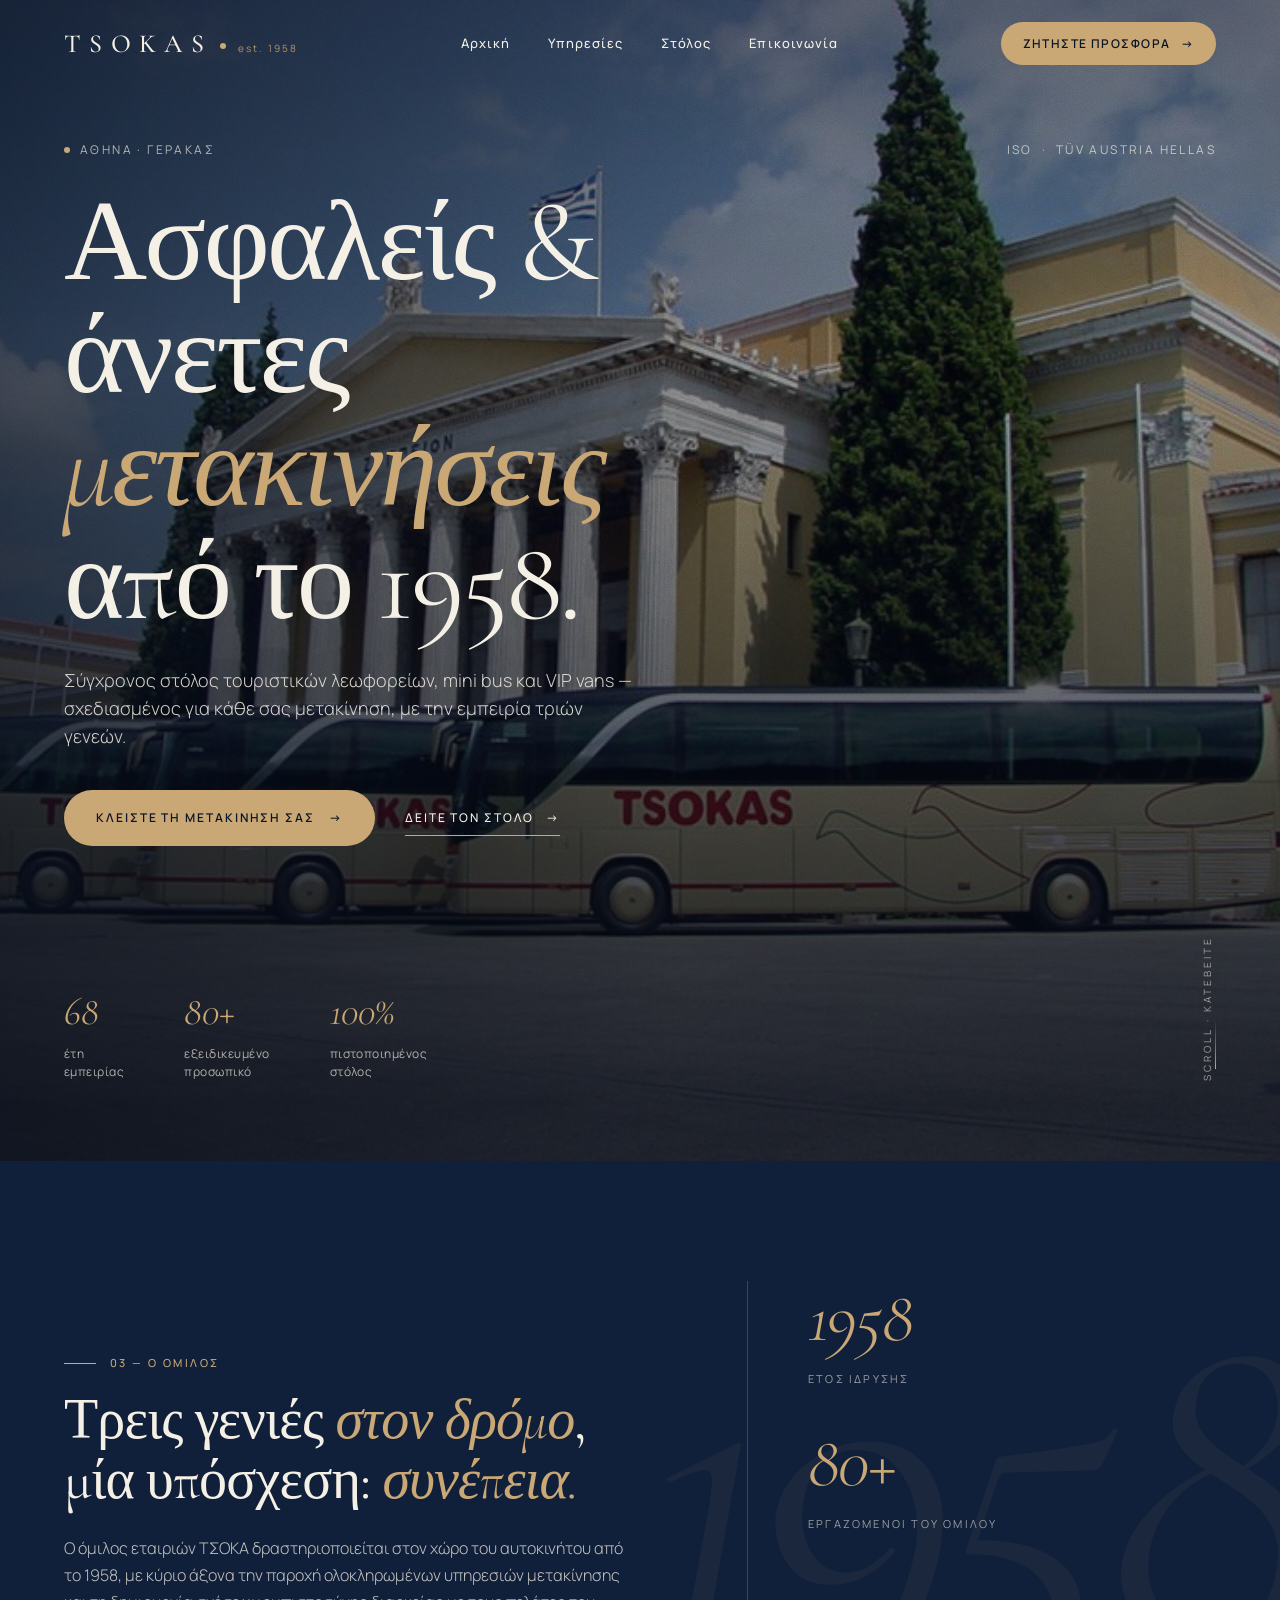
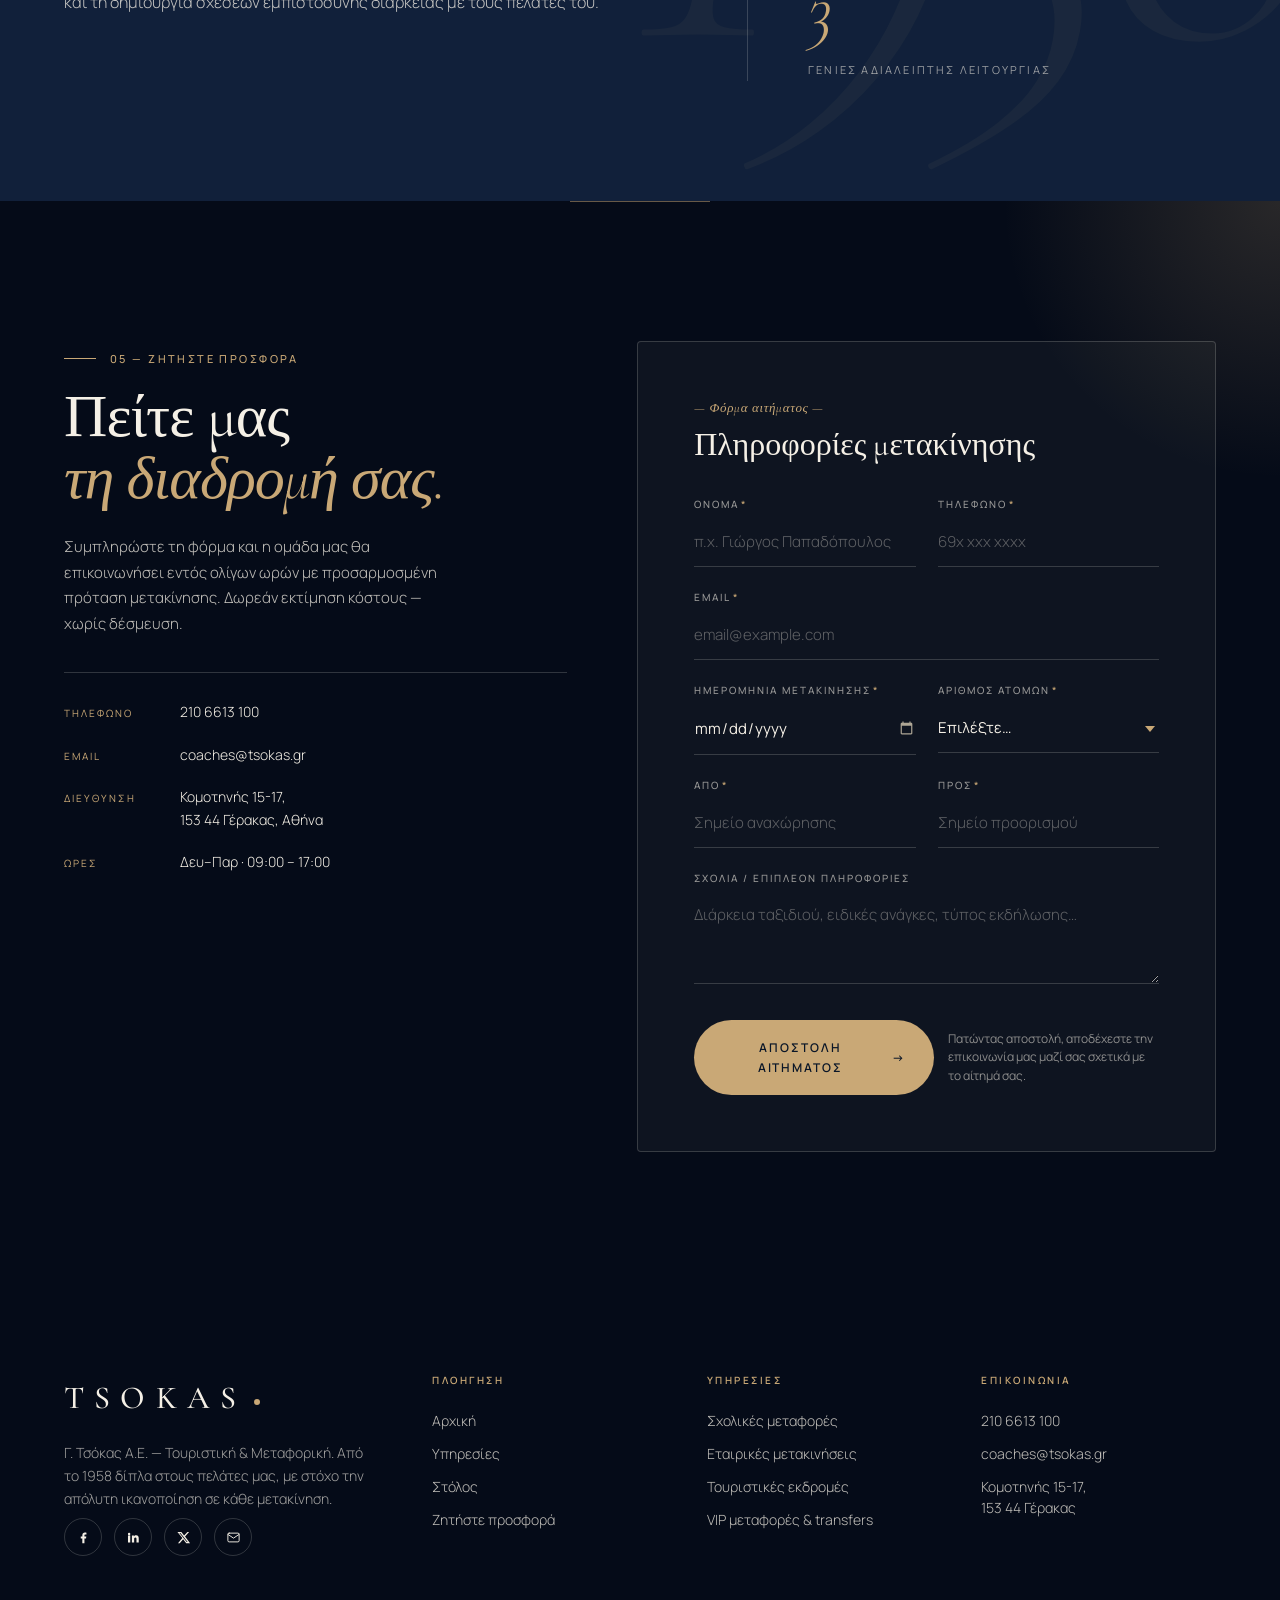
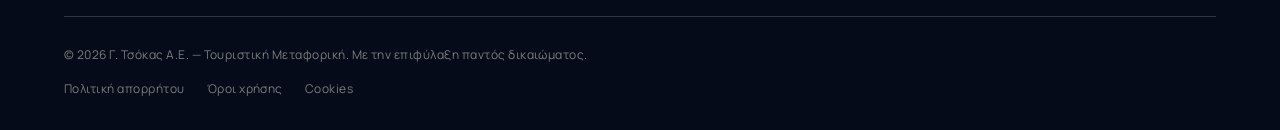
==== commit 96c10d9e: "Update index.html" ====
--- a/index.html
+++ b/index.html
@@ -90,7 +90,7 @@
     <div class="hero-foot">
       <div class="hero-stats">
         <div class="hero-stat">
-          <strong>67</strong>
+          <strong>68</strong>
           έτη <br>εμπειρίας
         </div>
         <div class="hero-stat">
@@ -180,7 +180,7 @@
     </div>
 
     <form class="quote-form reveal" id="quoteForm"
-          action="https://formspree.io/f/YOUR_FORM_ID"
+          action="https://formspree.io/f/xwvyvdde"
           method="POST"
           novalidate>
       <div class="form-num">— Φόρμα αιτήματος —</div>
--- a/style.css
+++ b/style.css
@@ -1090,3 +1090,8 @@
 body.inner-page main {
   padding-top: 70px; /* clears the fixed nav */
 }
+
+/* Spinner for form loading state */
+@keyframes spin {
+  to { transform: rotate(360deg); }
+}
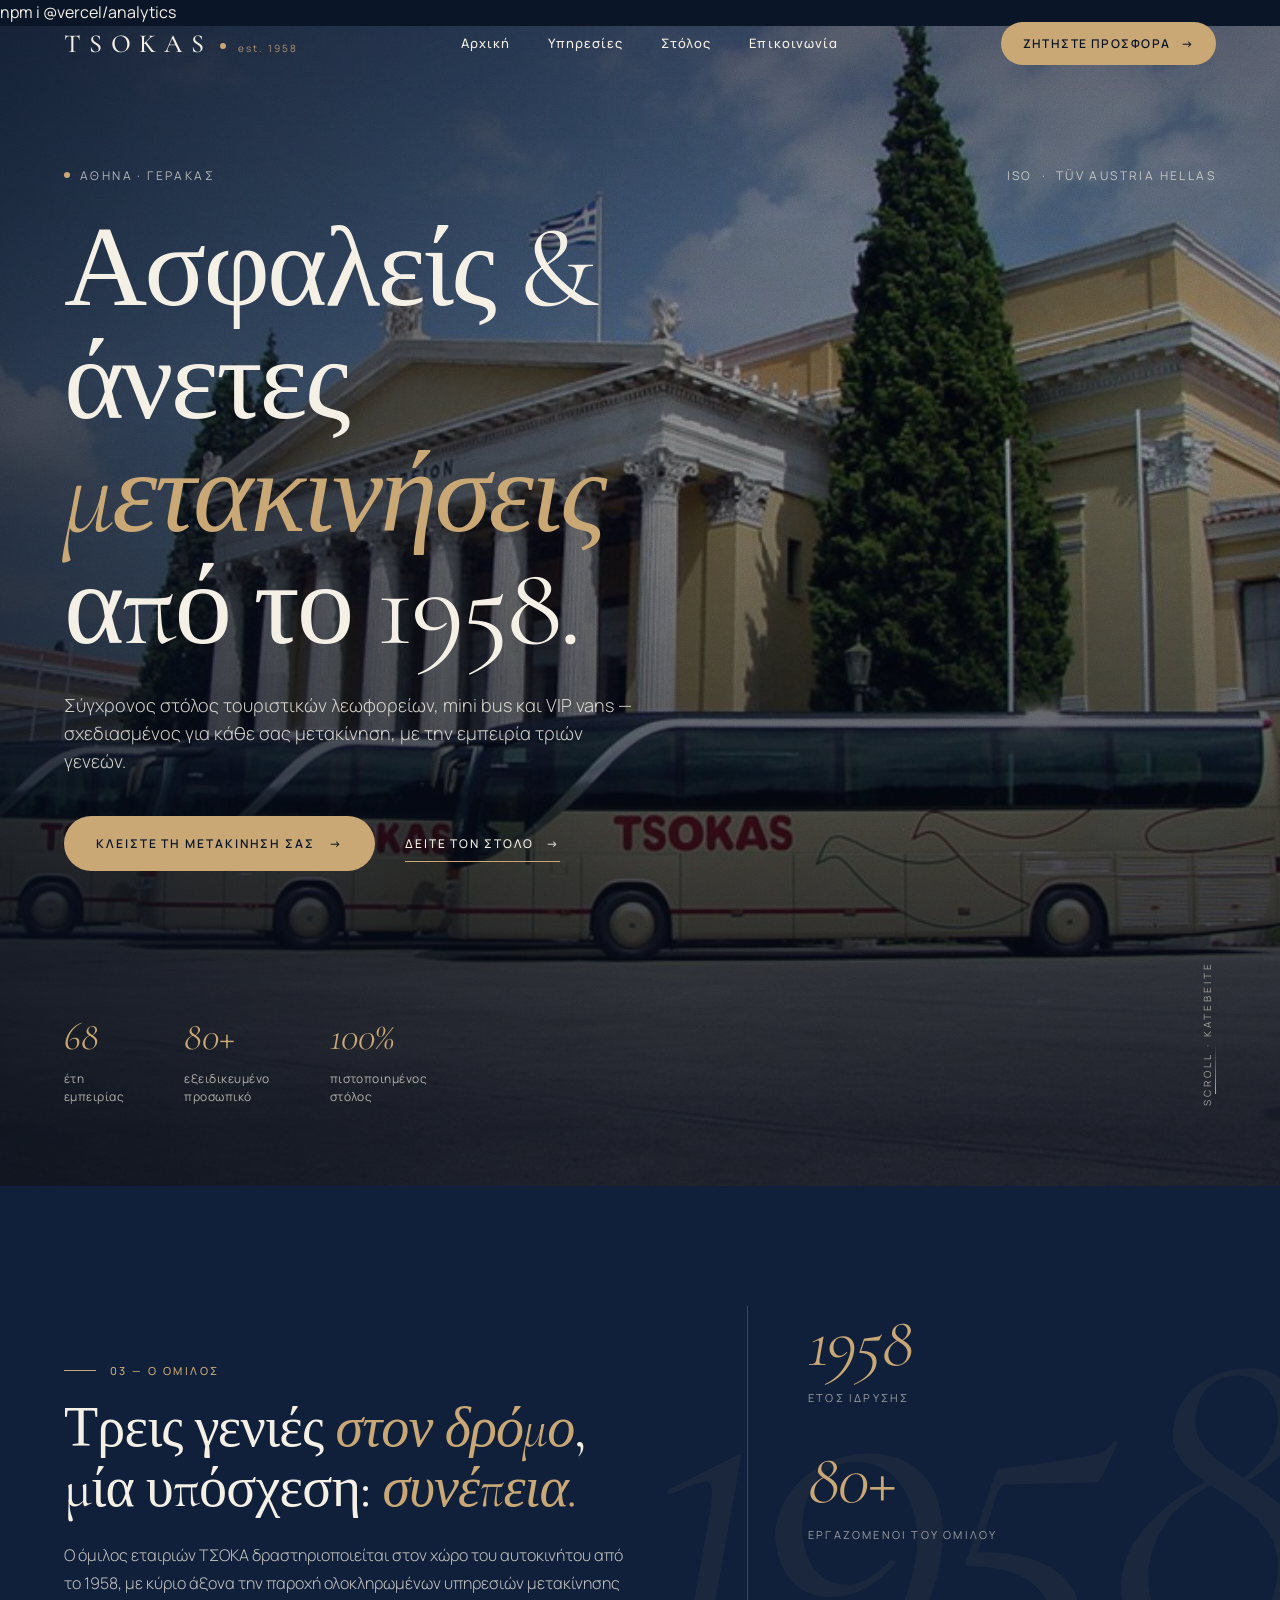
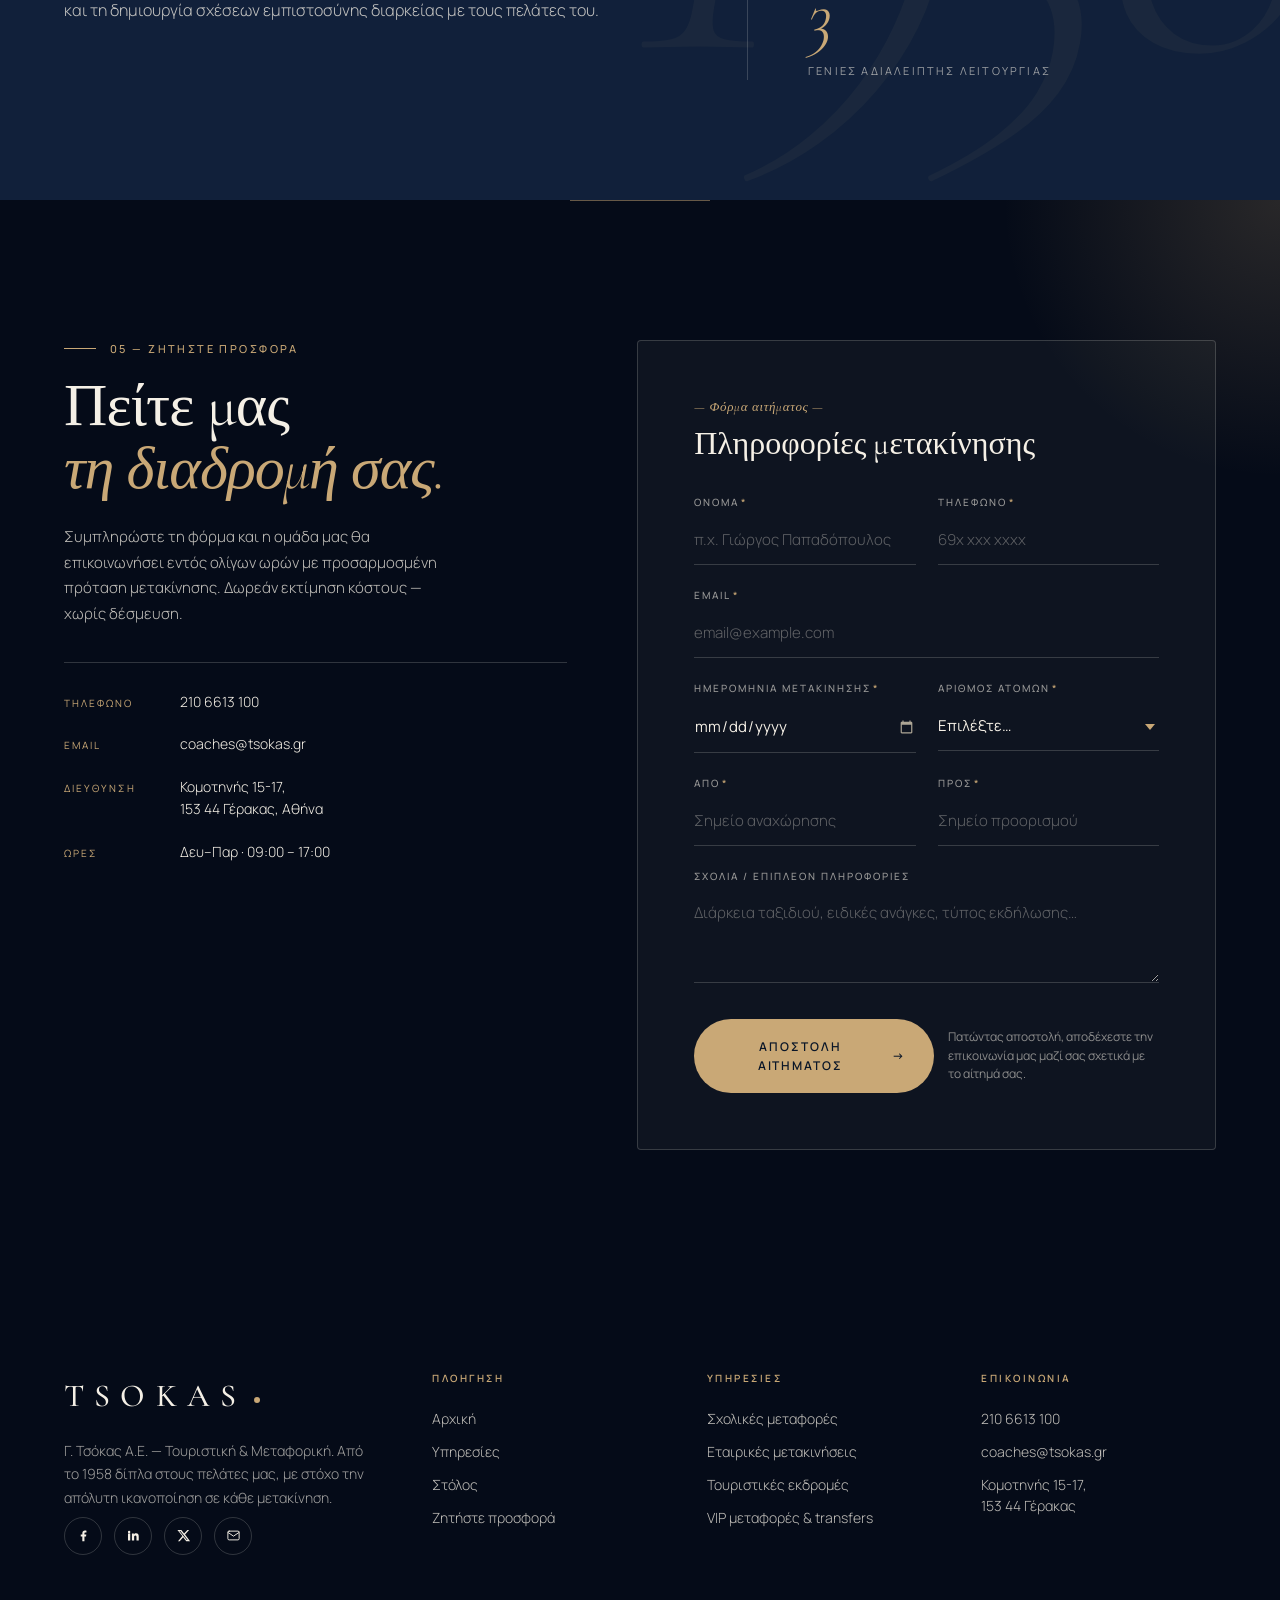
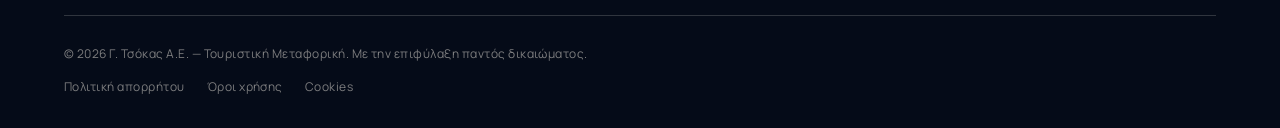
==== commit cfda85ba: "Update index.html" ====
--- a/index.html
+++ b/index.html
@@ -1,3 +1,4 @@
+npm i @vercel/analytics
 <!DOCTYPE html>
 <html lang="el">
 <head>
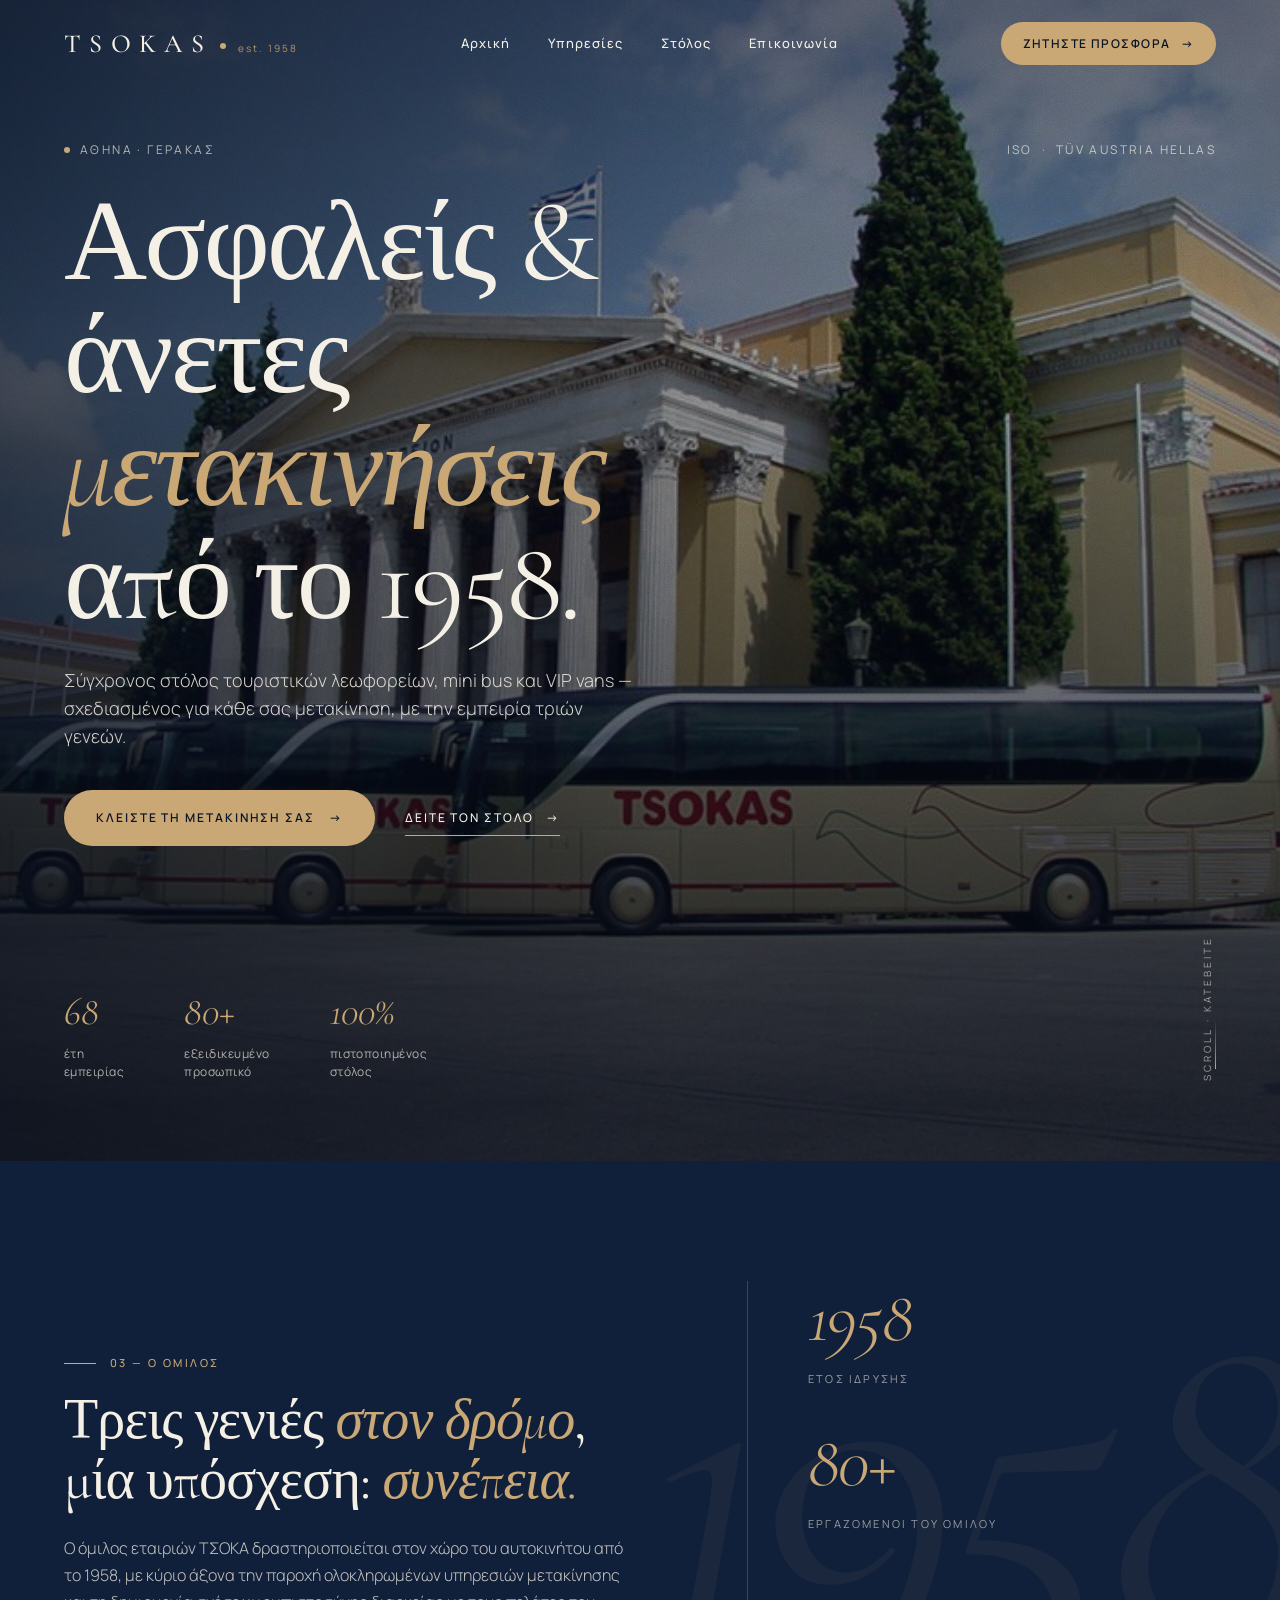
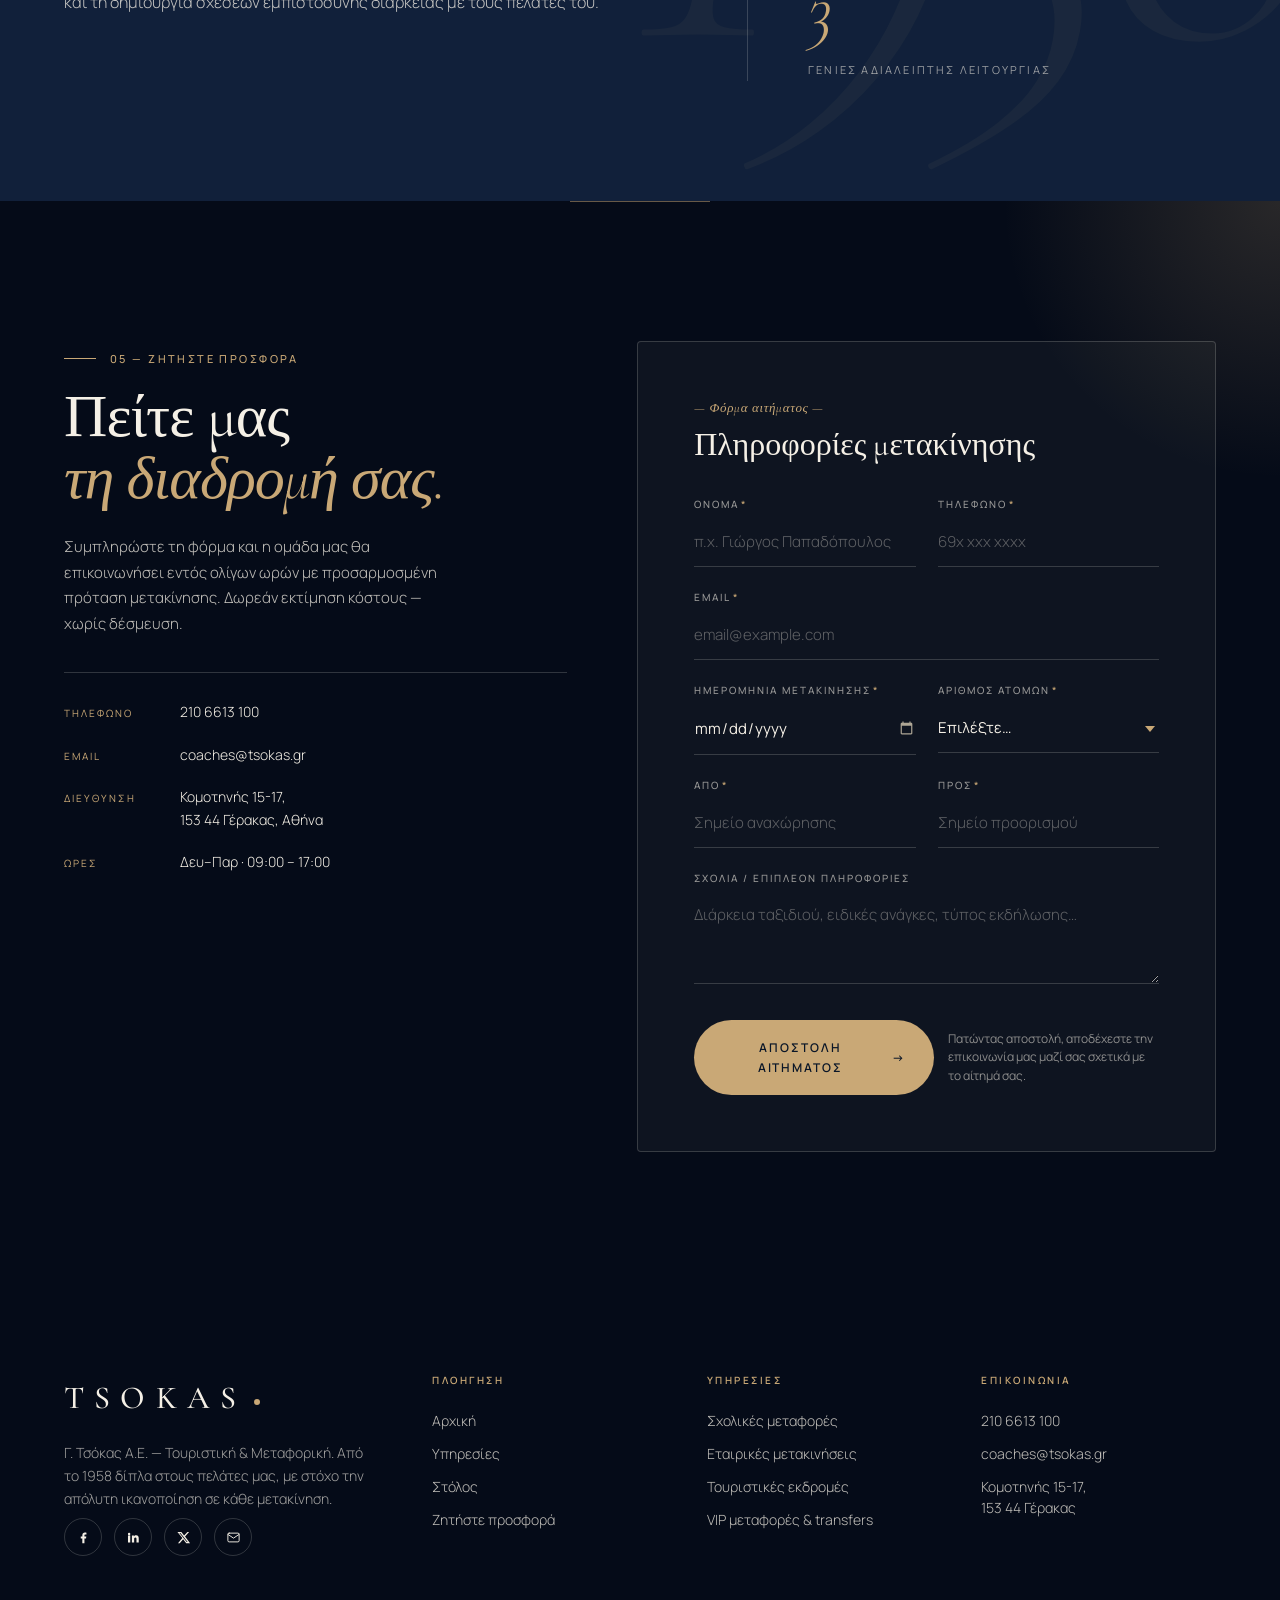
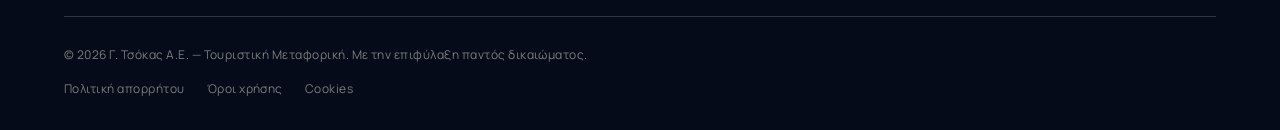
==== commit 7de80d44: "Update index.html" ====
--- a/index.html
+++ b/index.html
@@ -1,4 +1,3 @@
-npm i @vercel/analytics
 <!DOCTYPE html>
 <html lang="el">
 <head>
